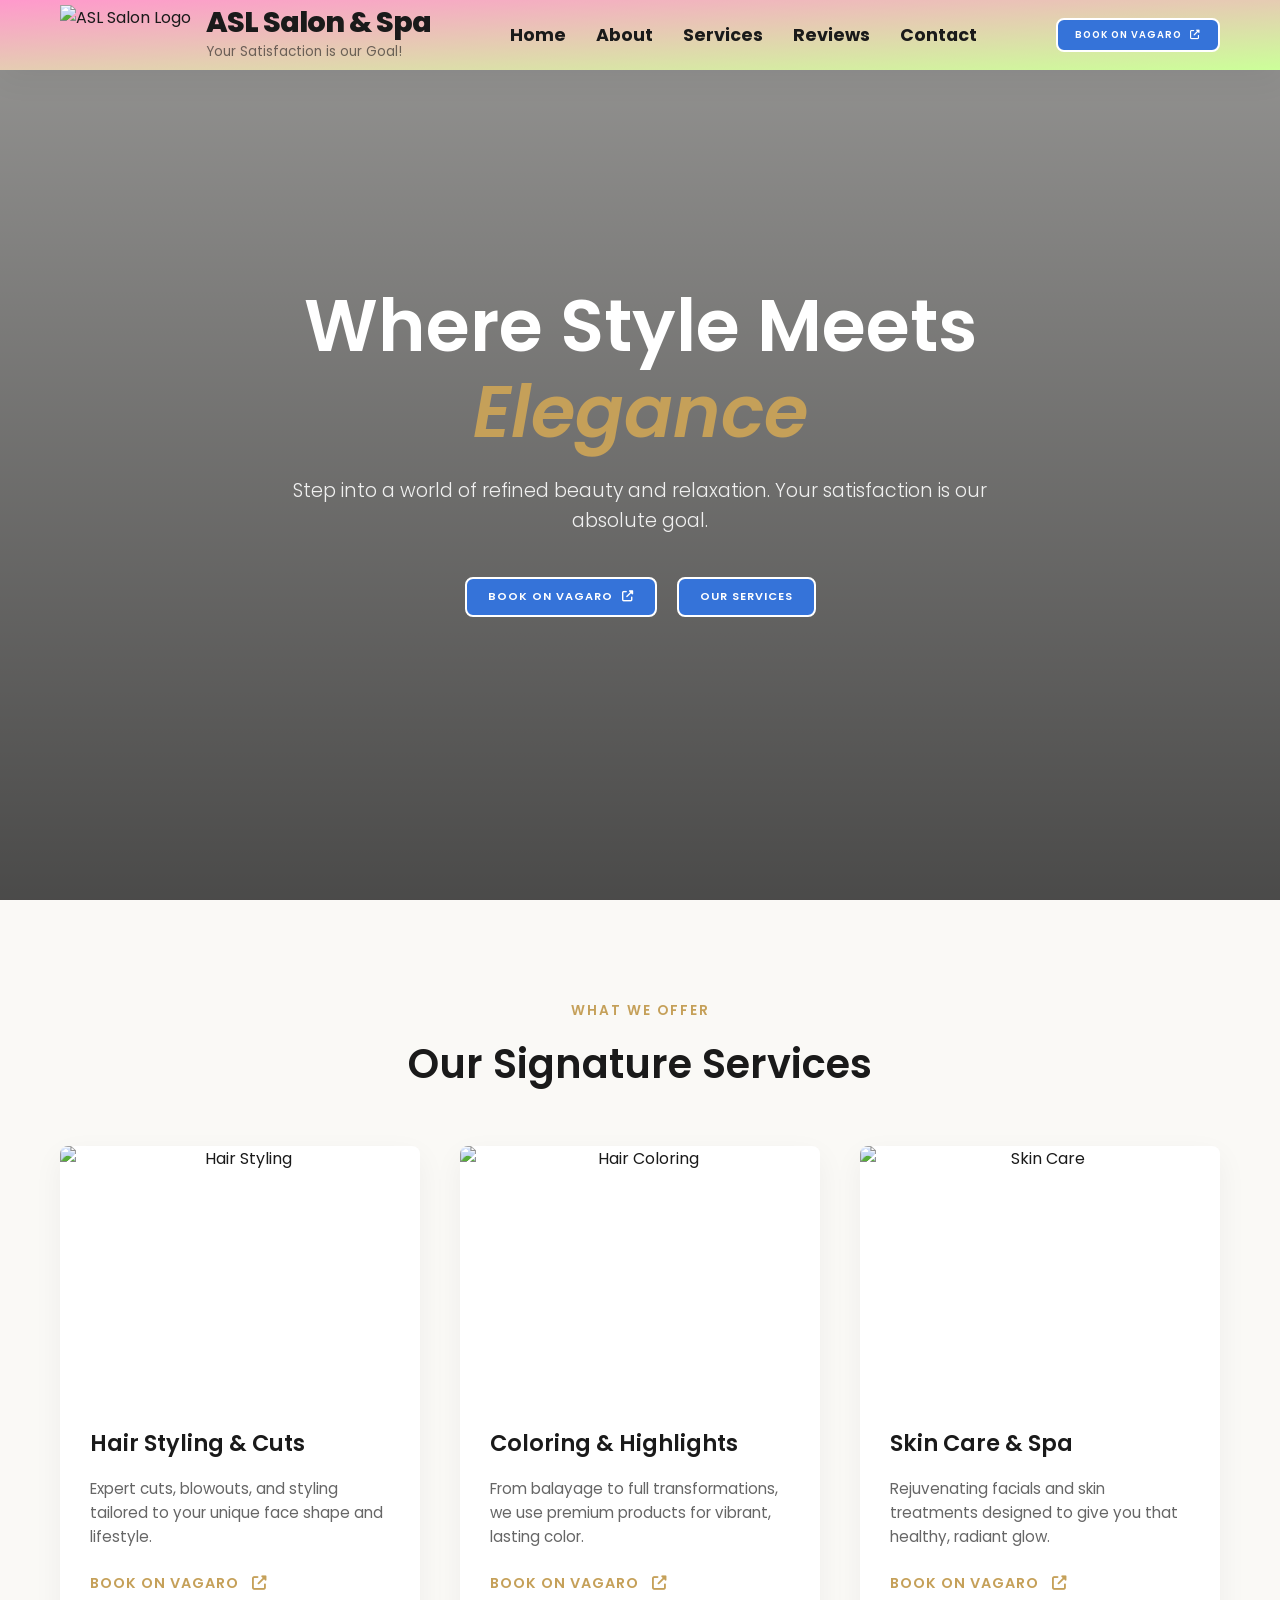
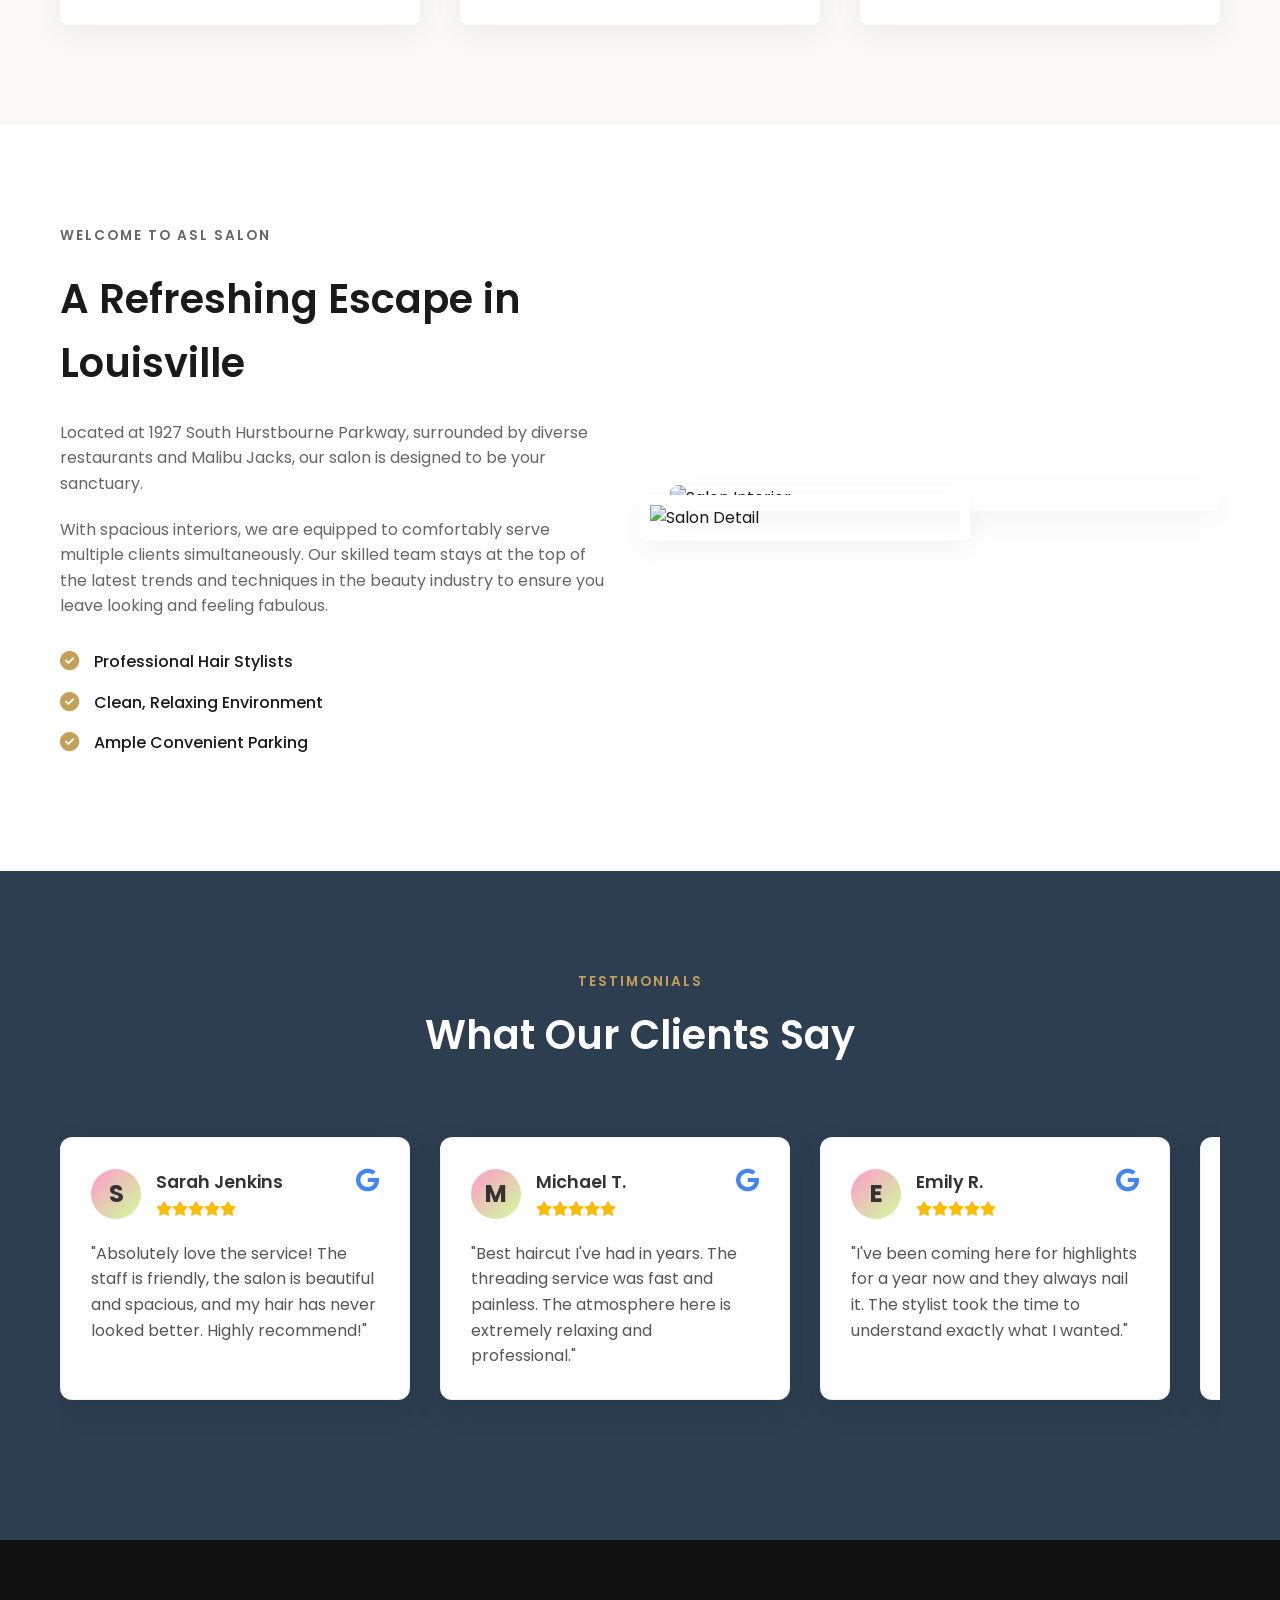
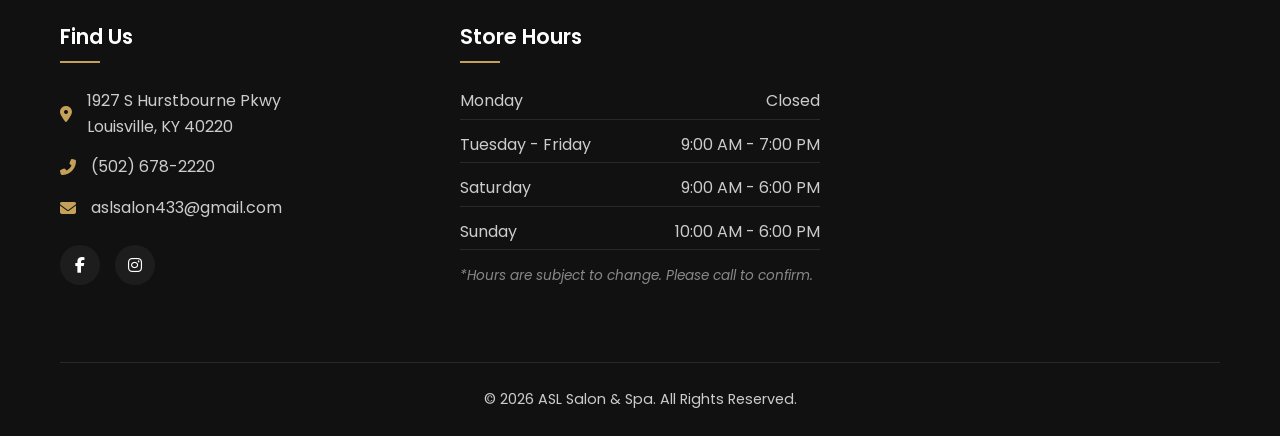
==== index.html @ 56c85f60 "Add files via upload" ====
<!DOCTYPE html>
<html lang="en">
<head>
    <meta charset="UTF-8">
    <meta name="viewport" content="width=device-width, initial-scale=1.0">
    <meta name="description" content="ASL Salon & Spa - Your Satisfaction is our Goal! Premier hair styling, color, and skin care in Louisville, KY.">
    <title>ASL Salon & Spa | Where Style Meets Elegance</title>
    
    <!-- Google Fonts -->
    <link rel="preconnect" href="https://fonts.googleapis.com">
    <link rel="preconnect" href="https://fonts.gstatic.com" crossorigin>
    <link href="https://fonts.googleapis.com/css2?family=Poppins:ital,wght@0,300;0,400;0,500;0,600;0,700;1,400&display=swap" rel="stylesheet">
    
    <!-- Font Awesome for Icons -->
    <link rel="stylesheet" href="https://cdnjs.cloudflare.com/ajax/libs/font-awesome/6.4.0/css/all.min.css">
    
    <!-- Custom CSS -->
    <link rel="stylesheet" href="style.css">
</head>
<body>
    <!-- Navigation -->
    <nav class="navbar" id="navbar">
        <div class="nav-container">
            <div class="brand">
                <img src="assets/logo.PNG" alt="ASL Salon Logo" class="logo-img">
                <div class="logo-text-wrapper">
                    <a href="#" class="logo-text">ASL Salon & Spa</a>
                    <span class="logo-tagline">Your Satisfaction is our Goal!</span>
                </div>
            </div>
            <div class="nav-links">
                <a href="#home">Home</a>
                <a href="about.html">About</a>
                <a href="services.html">Services</a>
                <a href="#testimonials">Reviews</a>
                <a href="contact.html">Contact</a>
            </div>
            <a href="https://www.vagaro.com/aslsalonandspa" class="btn-primary nav-btn" target="_blank" rel="noopener noreferrer">Book on Vagaro <i class="fas fa-external-link-alt" style="margin-left: 5px;"></i></a>
            <button class="mobile-menu-btn"><i class="fas fa-bars"></i></button>
        </div>
    </nav>

    <!-- Hero Section -->
    <section id="home" class="hero">
        <!-- Slideshow Backgrounds -->
        <div class="hero-slideshow">
            <div class="slide slide-1"></div>
            <div class="slide slide-2"></div>
            <div class="slide slide-3"></div>
            <div class="slide slide-4"></div>
        </div>
        <div class="hero-overlay"></div>
        <div class="hero-content reveal">
            <h1>Where Style Meets <span class="highlight">Elegance</span></h1>
            <p>Step into a world of refined beauty and relaxation. Your satisfaction is our absolute goal.</p>
            <div class="hero-buttons">
                <a href="https://www.vagaro.com/aslsalonandspa" class="btn-primary btn-large" target="_blank" rel="noopener noreferrer">Book on Vagaro <i class="fas fa-external-link-alt" style="margin-left: 5px;"></i></a>
                <a href="#services" class="btn-secondary btn-large">Our Services</a>
            </div>
        </div>
    </section>

    <!-- Services Section -->
    <section id="services" class="services section-padding">
        <div class="container text-center">
            <p class="section-subtitle reveal">What We Offer</p>
            <h2 class="section-title reveal">Our Signature Services</h2>
            
            <div class="services-grid">
                <!-- Service 1 -->
                <div class="service-card reveal">
                    <div class="service-img">
                        <img src="https://images.unsplash.com/photo-1562322140-8baeececf3df?ixlib=rb-4.0.3&auto=format&fit=crop&w=800&q=80" alt="Hair Styling">
                    </div>
                    <div class="service-content">
                        <h3>Hair Styling & Cuts</h3>
                        <p>Expert cuts, blowouts, and styling tailored to your unique face shape and lifestyle.</p>
                        <a href="https://www.vagaro.com/aslsalonandspa" class="service-link" target="_blank">Book on Vagaro <i class="fas fa-external-link-alt" style="margin-left: 5px;"></i></a>
                    </div>
                </div>
                
                <!-- Service 2 -->
                <div class="service-card reveal" style="transition-delay: 100ms;">
                    <div class="service-img">
                        <img src="https://images.unsplash.com/photo-1595476108010-b4d1f10d5e43?ixlib=rb-4.0.3&auto=format&fit=crop&w=800&q=80" alt="Hair Coloring">
                    </div>
                    <div class="service-content">
                        <h3>Coloring & Highlights</h3>
                        <p>From balayage to full transformations, we use premium products for vibrant, lasting color.</p>
                        <a href="https://www.vagaro.com/aslsalonandspa" class="service-link" target="_blank">Book on Vagaro <i class="fas fa-external-link-alt" style="margin-left: 5px;"></i></a>
                    </div>
                </div>
                
                <!-- Service 3 -->
                <div class="service-card reveal" style="transition-delay: 200ms;">
                    <div class="service-img">
                        <img src="https://images.unsplash.com/photo-1570172619644-dfd03ed5d881?ixlib=rb-4.0.3&auto=format&fit=crop&w=800&q=80" alt="Skin Care">
                    </div>
                    <div class="service-content">
                        <h3>Skin Care & Spa</h3>
                        <p>Rejuvenating facials and skin treatments designed to give you that healthy, radiant glow.</p>
                        <a href="https://www.vagaro.com/aslsalonandspa" class="service-link" target="_blank">Book on Vagaro <i class="fas fa-external-link-alt" style="margin-left: 5px;"></i></a>
                    </div>
                </div>
            </div>
        </div>
    </section>

    <!-- About Section -->
    <section id="about" class="about section-padding bg-light">
        <div class="container">
            <div class="about-grid">
                <div class="about-text reveal">
                    <p class="section-subtitle">Welcome to ASL Salon</p>
                    <h2 class="section-title">A Refreshing Escape in Louisville</h2>
                    <p>Located at 1927 South Hurstbourne Parkway, surrounded by diverse restaurants and Malibu Jacks, our salon is designed to be your sanctuary.</p>
                    <p>With spacious interiors, we are equipped to comfortably serve multiple clients simultaneously. Our skilled team stays at the top of the latest trends and techniques in the beauty industry to ensure you leave looking and feeling fabulous.</p>
                    <ul class="about-features">
                        <li><i class="fas fa-check-circle"></i> Professional Hair Stylists</li>
                        <li><i class="fas fa-check-circle"></i> Clean, Relaxing Environment</li>
                        <li><i class="fas fa-check-circle"></i> Ample Convenient Parking</li>
                    </ul>
                </div>
                <div class="about-images reveal">
                    <!-- Placeholder images for salon interior -->
                    <img src="https://images.unsplash.com/photo-1527799820374-dcf8d9d4a388?ixlib=rb-4.0.3&auto=format&fit=crop&w=600&q=80" alt="Salon Interior" class="img-main">
                    <img src="https://images.unsplash.com/photo-1580618672591-eb180b1a973f?ixlib=rb-4.0.3&auto=format&fit=crop&w=400&q=80" alt="Salon Detail" class="img-sub">
                </div>
            </div>
        </div>
    </section>

    <!-- Testimonials Section -->
    <section id="testimonials" class="testimonials section-padding">
        <div class="container text-center">
            <p class="section-subtitle reveal">Testimonials</p>
            <h2 class="section-title reveal">What Our Clients Say</h2>
            <div class="reviews-carousel-wrapper reveal">
                <!-- Track 1 -->
                <div class="reviews-carousel-track">
                    <div class="review-card"><div class="review-header"><div class="reviewer-info"><div class="reviewer-avatar">S</div><div class="reviewer-name-container"><h4 class="client-name">Sarah Jenkins</h4><div class="stars"><i class="fas fa-star"></i><i class="fas fa-star"></i><i class="fas fa-star"></i><i class="fas fa-star"></i><i class="fas fa-star"></i></div></div></div><i class="fab fa-google google-icon"></i></div><p class="review-text">"Absolutely love the service! The staff is friendly, the salon is beautiful and spacious, and my hair has never looked better. Highly recommend!"</p></div>
                    <div class="review-card"><div class="review-header"><div class="reviewer-info"><div class="reviewer-avatar">M</div><div class="reviewer-name-container"><h4 class="client-name">Michael T.</h4><div class="stars"><i class="fas fa-star"></i><i class="fas fa-star"></i><i class="fas fa-star"></i><i class="fas fa-star"></i><i class="fas fa-star"></i></div></div></div><i class="fab fa-google google-icon"></i></div><p class="review-text">"Best haircut I've had in years. The threading service was fast and painless. The atmosphere here is extremely relaxing and professional."</p></div>
                    <div class="review-card"><div class="review-header"><div class="reviewer-info"><div class="reviewer-avatar">E</div><div class="reviewer-name-container"><h4 class="client-name">Emily R.</h4><div class="stars"><i class="fas fa-star"></i><i class="fas fa-star"></i><i class="fas fa-star"></i><i class="fas fa-star"></i><i class="fas fa-star"></i></div></div></div><i class="fab fa-google google-icon"></i></div><p class="review-text">"I've been coming here for highlights for a year now and they always nail it. The stylist took the time to understand exactly what I wanted."</p></div>
                    <div class="review-card"><div class="review-header"><div class="reviewer-info"><div class="reviewer-avatar">A</div><div class="reviewer-name-container"><h4 class="client-name">Amanda C.</h4><div class="stars"><i class="fas fa-star"></i><i class="fas fa-star"></i><i class="fas fa-star"></i><i class="fas fa-star"></i><i class="fas fa-star"></i></div></div></div><i class="fab fa-google google-icon"></i></div><p class="review-text">"The rejuvenating facial was incredible. My skin feels so soft and glowing. I will definitely be booking another spa day here soon."</p></div>
                    <div class="review-card"><div class="review-header"><div class="reviewer-info"><div class="reviewer-avatar">J</div><div class="reviewer-name-container"><h4 class="client-name">Jessica L.</h4><div class="stars"><i class="fas fa-star"></i><i class="fas fa-star"></i><i class="fas fa-star"></i><i class="fas fa-star"></i><i class="fas fa-star"></i></div></div></div><i class="fab fa-google google-icon"></i></div><p class="review-text">"I got a full color and blowout for an event and got so many compliments! The team is so talented and the prices are very reasonable."</p></div>
                    <div class="review-card"><div class="review-header"><div class="reviewer-info"><div class="reviewer-avatar">D</div><div class="reviewer-name-container"><h4 class="client-name">David S.</h4><div class="stars"><i class="fas fa-star"></i><i class="fas fa-star"></i><i class="fas fa-star"></i><i class="fas fa-star"></i><i class="fas fa-star"></i></div></div></div><i class="fab fa-google google-icon"></i></div><p class="review-text">"Great place for a men's beard trim and gray blending. Very clean environment and friendly staff. Highly recommended in Louisville."</p></div>
                    <div class="review-card"><div class="review-header"><div class="reviewer-info"><div class="reviewer-avatar">C</div><div class="reviewer-name-container"><h4 class="client-name">Chloe W.</h4><div class="stars"><i class="fas fa-star"></i><i class="fas fa-star"></i><i class="fas fa-star"></i><i class="fas fa-star"></i><i class="fas fa-star"></i></div></div></div><i class="fab fa-google google-icon"></i></div><p class="review-text">"They did my bridal styling and it was flawless. It stayed perfectly in place the entire night. Thank you ASL Salon!"</p></div>
                    <div class="review-card"><div class="review-header"><div class="reviewer-info"><div class="reviewer-avatar">J</div><div class="reviewer-name-container"><h4 class="client-name">Jasmine K.</h4><div class="stars"><i class="fas fa-star"></i><i class="fas fa-star"></i><i class="fas fa-star"></i><i class="fas fa-star"></i><i class="fas fa-star"></i></div></div></div><i class="fab fa-google google-icon"></i></div><p class="review-text">"Eyebrow threading here is top tier. They shape them perfectly every single time without taking too much off. Best in the area."</p></div>
                    <div class="review-card"><div class="review-header"><div class="reviewer-info"><div class="reviewer-avatar">L</div><div class="reviewer-name-container"><h4 class="client-name">Lisa M.</h4><div class="stars"><i class="fas fa-star"></i><i class="fas fa-star"></i><i class="fas fa-star"></i><i class="fas fa-star"></i><i class="fas fa-star"></i></div></div></div><i class="fab fa-google google-icon"></i></div><p class="review-text">"I tried the Olaplex treatment and my damaged hair feels completely revitalized. Such a hidden gem in Louisville!"</p></div>
                    <div class="review-card"><div class="review-header"><div class="reviewer-info"><div class="reviewer-avatar">R</div><div class="reviewer-name-container"><h4 class="client-name">Rachel B.</h4><div class="stars"><i class="fas fa-star"></i><i class="fas fa-star"></i><i class="fas fa-star"></i><i class="fas fa-star"></i><i class="fas fa-star"></i></div></div></div><i class="fab fa-google google-icon"></i></div><p class="review-text">"Such a relaxing escape. From the moment you walk in, you're treated beautifully. The wash and style is my weekly treat!"</p></div>
                    <!-- Duplicate cards for infinite loop -->
                    <div class="review-card"><div class="review-header"><div class="reviewer-info"><div class="reviewer-avatar">S</div><div class="reviewer-name-container"><h4 class="client-name">Sarah Jenkins</h4><div class="stars"><i class="fas fa-star"></i><i class="fas fa-star"></i><i class="fas fa-star"></i><i class="fas fa-star"></i><i class="fas fa-star"></i></div></div></div><i class="fab fa-google google-icon"></i></div><p class="review-text">"Absolutely love the service! The staff is friendly, the salon is beautiful and spacious, and my hair has never looked better. Highly recommend!"</p></div>
                    <div class="review-card"><div class="review-header"><div class="reviewer-info"><div class="reviewer-avatar">M</div><div class="reviewer-name-container"><h4 class="client-name">Michael T.</h4><div class="stars"><i class="fas fa-star"></i><i class="fas fa-star"></i><i class="fas fa-star"></i><i class="fas fa-star"></i><i class="fas fa-star"></i></div></div></div><i class="fab fa-google google-icon"></i></div><p class="review-text">"Best haircut I've had in years. The threading service was fast and painless. The atmosphere here is extremely relaxing and professional."</p></div>
                    <div class="review-card"><div class="review-header"><div class="reviewer-info"><div class="reviewer-avatar">E</div><div class="reviewer-name-container"><h4 class="client-name">Emily R.</h4><div class="stars"><i class="fas fa-star"></i><i class="fas fa-star"></i><i class="fas fa-star"></i><i class="fas fa-star"></i><i class="fas fa-star"></i></div></div></div><i class="fab fa-google google-icon"></i></div><p class="review-text">"I've been coming here for highlights for a year now and they always nail it. The stylist took the time to understand exactly what I wanted."</p></div>
                    <div class="review-card"><div class="review-header"><div class="reviewer-info"><div class="reviewer-avatar">A</div><div class="reviewer-name-container"><h4 class="client-name">Amanda C.</h4><div class="stars"><i class="fas fa-star"></i><i class="fas fa-star"></i><i class="fas fa-star"></i><i class="fas fa-star"></i><i class="fas fa-star"></i></div></div></div><i class="fab fa-google google-icon"></i></div><p class="review-text">"The rejuvenating facial was incredible. My skin feels so soft and glowing. I will definitely be booking another spa day here soon."</p></div>
                    <div class="review-card"><div class="review-header"><div class="reviewer-info"><div class="reviewer-avatar">J</div><div class="reviewer-name-container"><h4 class="client-name">Jessica L.</h4><div class="stars"><i class="fas fa-star"></i><i class="fas fa-star"></i><i class="fas fa-star"></i><i class="fas fa-star"></i><i class="fas fa-star"></i></div></div></div><i class="fab fa-google google-icon"></i></div><p class="review-text">"I got a full color and blowout for an event and got so many compliments! The team is so talented and the prices are very reasonable."</p></div>
                    <div class="review-card"><div class="review-header"><div class="reviewer-info"><div class="reviewer-avatar">D</div><div class="reviewer-name-container"><h4 class="client-name">David S.</h4><div class="stars"><i class="fas fa-star"></i><i class="fas fa-star"></i><i class="fas fa-star"></i><i class="fas fa-star"></i><i class="fas fa-star"></i></div></div></div><i class="fab fa-google google-icon"></i></div><p class="review-text">"Great place for a men's beard trim and gray blending. Very clean environment and friendly staff. Highly recommended in Louisville."</p></div>
                    <div class="review-card"><div class="review-header"><div class="reviewer-info"><div class="reviewer-avatar">C</div><div class="reviewer-name-container"><h4 class="client-name">Chloe W.</h4><div class="stars"><i class="fas fa-star"></i><i class="fas fa-star"></i><i class="fas fa-star"></i><i class="fas fa-star"></i><i class="fas fa-star"></i></div></div></div><i class="fab fa-google google-icon"></i></div><p class="review-text">"They did my bridal styling and it was flawless. It stayed perfectly in place the entire night. Thank you ASL Salon!"</p></div>
                    <div class="review-card"><div class="review-header"><div class="reviewer-info"><div class="reviewer-avatar">J</div><div class="reviewer-name-container"><h4 class="client-name">Jasmine K.</h4><div class="stars"><i class="fas fa-star"></i><i class="fas fa-star"></i><i class="fas fa-star"></i><i class="fas fa-star"></i><i class="fas fa-star"></i></div></div></div><i class="fab fa-google google-icon"></i></div><p class="review-text">"Eyebrow threading here is top tier. They shape them perfectly every single time without taking too much off. Best in the area."</p></div>
                    <div class="review-card"><div class="review-header"><div class="reviewer-info"><div class="reviewer-avatar">L</div><div class="reviewer-name-container"><h4 class="client-name">Lisa M.</h4><div class="stars"><i class="fas fa-star"></i><i class="fas fa-star"></i><i class="fas fa-star"></i><i class="fas fa-star"></i><i class="fas fa-star"></i></div></div></div><i class="fab fa-google google-icon"></i></div><p class="review-text">"I tried the Olaplex treatment and my damaged hair feels completely revitalized. Such a hidden gem in Louisville!"</p></div>
                    <div class="review-card"><div class="review-header"><div class="reviewer-info"><div class="reviewer-avatar">R</div><div class="reviewer-name-container"><h4 class="client-name">Rachel B.</h4><div class="stars"><i class="fas fa-star"></i><i class="fas fa-star"></i><i class="fas fa-star"></i><i class="fas fa-star"></i><i class="fas fa-star"></i></div></div></div><i class="fab fa-google google-icon"></i></div><p class="review-text">"Such a relaxing escape. From the moment you walk in, you're treated beautifully. The wash and style is my weekly treat!"</p></div>
                </div>
            </div>
        </div>
    </section>

    <!-- Contact & Footer -->
    <footer id="contact" class="footer">
        <div class="container">
            <div class="footer-grid">
                <!-- Location -->
                <div class="footer-col reveal">
                    <h3>Find Us</h3>
                    <p><i class="fas fa-map-marker-alt"></i> 1927 S Hurstbourne Pkwy<br>Louisville, KY 40220</p>
                    <p><i class="fas fa-phone-alt"></i> <a href="tel:502-678-2220">(502) 678-2220</a></p>
                    <p><i class="fas fa-envelope"></i> <a href="mailto:aslsalon433@gmail.com">aslsalon433@gmail.com</a></p>
                    <div class="social-links">
                        <a href="#"><i class="fab fa-facebook-f"></i></a>
                        <a href="#"><i class="fab fa-instagram"></i></a>
                    </div>
                </div>

                <!-- Hours -->
                <div class="footer-col reveal" style="transition-delay: 100ms;">
                    <h3>Store Hours</h3>
                    <ul class="hours-list">
                        <li><span>Monday</span> <span>Closed</span></li>
                        <li><span>Tuesday - Friday</span> <span>9:00 AM - 7:00 PM</span></li>
                        <li><span>Saturday</span> <span>9:00 AM - 6:00 PM</span></li>
                        <li><span>Sunday</span> <span>10:00 AM - 6:00 PM</span></li>
                    </ul>
                    <p class="hours-note">*Hours are subject to change. Please call to confirm.</p>
                </div>

                <!-- Map -->
                <div class="footer-col map-col reveal" style="transition-delay: 200ms;">
                    <!-- Embedded Google Map -->
                    <iframe 
                        src="https://www.google.com/maps/embed?pb=!1m18!1m12!1m3!1d3134.618036987747!2d-85.5804369!3d38.2187741!2m3!1f0!2f0!3f0!3m2!1i1024!2i768!4f13.1!3m3!1m2!1s0x8869a23999999999%3A0x8888888888888888!2s1927%20S%20Hurstbourne%20Pkwy%2C%20Louisville%2C%20KY%2040220!5e0!3m2!1sen!2sus!4v1680000000000!5m2!1sen!2sus" 
                        width="100%" 
                        height="200" 
                        style="border:0; border-radius: 8px;" 
                        allowfullscreen="" 
                        loading="lazy" 
                        referrerpolicy="no-referrer-when-downgrade">
                    </iframe>
                </div>
            </div>
            <div class="footer-bottom">
                <p>&copy; 2026 ASL Salon & Spa. All Rights Reserved.</p>
            </div>
        </div>
    </footer>

    <!-- Scripts -->
    <script src="script.js"></script>
</body>
</html>
---- style.css ----
/* CSS Variables for Theme */
:root {
    --primary-color: #c5a059; /* Elegant Gold/Bronze */
    --primary-hover: #b08d4b;
    --secondary-color: #2c3e50;
    --text-color: #1a1a1a; /* Deep Charcoal */
    --text-light: #666666;
    --bg-color: #faf9f6; /* Soft Beige/Cream */
    --bg-white: #ffffff;
    --transition: all 0.3s ease;
    --glass-bg: rgba(255, 255, 255, 0.85);
    --glass-border: rgba(255, 255, 255, 0.2);
    --shadow: 0 10px 30px rgba(0, 0, 0, 0.05);
}

/* Reset & Base Styles */
* {
    margin: 0;
    padding: 0;
    box-sizing: border-box;
}

html {
    scroll-behavior: smooth;
}

body {
    font-family: 'Poppins', sans-serif;
    color: var(--text-color);
    background-color: var(--bg-color);
    line-height: 1.6;
    overflow-x: hidden;
}

h1, h2, h3, h4, h5, h6 {
    font-family: 'Poppins', sans-serif;
    font-weight: 600;
    color: var(--text-color);
}

a {
    text-decoration: none;
    color: inherit;
    transition: var(--transition);
}

ul {
    list-style: none;
}

img {
    max-width: 100%;
    height: auto;
    display: block;
}

.container {
    max-width: 1200px;
    margin: 0 auto;
    padding: 0 20px;
}

.text-center {
    text-align: center;
}

.section-padding {
    padding: 100px 0;
}

.bg-light {
    background-color: var(--bg-white);
}

.highlight {
    color: var(--primary-color);
    font-style: italic;
}

/* Typography Utility */
.section-subtitle {
    text-transform: uppercase;
    letter-spacing: 2px;
    font-size: 0.85rem;
    color: var(--primary-color);
    font-weight: 600;
    margin-bottom: 10px;
}

.section-title {
    font-size: 2.5rem;
    margin-bottom: 50px;
}

/* Buttons */
.btn-primary {
    display: inline-block;
    background-color: rgb(53, 115, 217);
    color: #fff;
    padding: 7px 17px;
    font-size: 0.6rem;
    border-radius: 8px;
    font-weight: 600;
    letter-spacing: 1px;
    transition: var(--transition);
    border: 2px solid #fff;
    text-transform: uppercase;
    white-space: nowrap;
}

.btn-primary:hover {
    background-color: rgb(63, 125, 227);
    transform: translateY(-2px);
    box-shadow: 0 10px 20px rgba(0,0,0,0.1);
}

.btn-primary:active {
    transform: translateY(0);
    box-shadow: none;
}

.btn-secondary {
    display: inline-block;
    background-color: rgb(53, 115, 217);
    color: #fff;
    padding: 7px 17px;
    font-size: 0.6rem;
    border-radius: 8px;
    font-weight: 600;
    letter-spacing: 1px;
    transition: var(--transition);
    border: 2px solid #fff;
    text-transform: uppercase;
    white-space: nowrap;
}

.btn-secondary:hover {
    background-color: rgb(63, 125, 227);
    transform: translateY(-2px);
    box-shadow: 0 10px 20px rgba(0,0,0,0.1);
}

.btn-secondary:active {
    transform: translateY(0);
    box-shadow: none;
}

.btn-large {
    padding: 9px 21px;
    font-size: 0.7rem;
}

/* Navigation - Glassmorphism */
.navbar {
    position: fixed;
    top: 0;
    left: 0;
    width: 100%;
    z-index: 1000;
    transition: var(--transition);
    padding: 5px 0;
    background: linear-gradient(to top left, #ccff99 0%, #ff99cc 100%);
    box-shadow: var(--shadow);
}

.navbar.scrolled {
    padding: 5px 0;
}

.nav-container {
    max-width: 1200px;
    margin: 0 auto;
    padding: 0 20px;
    display: flex;
    justify-content: space-between;
    align-items: center;
}

.brand {
    display: flex;
    align-items: center;
    gap: 15px;
}

.logo-img {
    height: 60px; 
    width: auto;
}

.logo-text-wrapper {
    display: flex;
    flex-direction: column;
}

.logo-text {
    font-family: 'Poppins', sans-serif;
    font-size: 1.8rem;
    font-weight: 800; /* Heavy Bold */
    color: var(--text-color);
    letter-spacing: -1px;
    white-space: nowrap;
    line-height: 1.1;
}

.logo-tagline {
    font-size: 0.85rem;
    font-weight: 400;
    color: var(--text-color);
    opacity: 0.6;
    margin-top: 2px;
    white-space: nowrap;
}

.nav-links {
    display: flex;
    gap: 30px;
}

.nav-links a {
    font-size: 1.1rem;
    font-weight: 700;
    color: var(--text-color);
    position: relative;
    display: inline-block;
    transition: all 0.3s cubic-bezier(0.175, 0.885, 0.32, 1.275);
}

.nav-links a:hover {
    color: #fff;
    transform: scale(1.15);
}

.navbar.scrolled .nav-links a {
    color: var(--text-color);
}

.nav-links a::after {
    content: '';
    position: absolute;
    bottom: -5px;
    left: 0;
    width: 0;
    height: 2px;
    background-color: var(--primary-color);
    transition: var(--transition);
}

.nav-links a:hover::after {
    width: 100%;
}

.mobile-menu-btn {
    display: none;
    background: none;
    border: none;
    font-size: 1.5rem;
    color: var(--text-color);
    cursor: pointer;
}

.navbar.scrolled .mobile-menu-btn {
    color: var(--text-color);
}

/* Hero Section */
.hero {
    position: relative;
    height: 100vh;
    min-height: 600px;
    display: flex;
    align-items: center;
    justify-content: center;
    text-align: center;
    overflow: hidden;
}
.hero-slideshow {
    position: absolute;
    top: 0; left: 0; right: 0; bottom: 0;
    z-index: 1;
    overflow: hidden;
}

.slide {
    position: absolute;
    top: -5%; left: -5%; right: -5%; bottom: -5%;
    background-size: cover;
    background-position: center;
    filter: blur(2px); /* Much less blur so services are distinguishable */
    opacity: 0;
    animation: fadeSlide 12s infinite ease-in-out;
}

.slide-1 {
    /* Men's Haircut */
    background-image: url('assets/mens_haircut.png');
    animation-delay: 0s;
}

.slide-2 {
    /* Woman Coloring / Highlights */
    background-image: url('assets/woman_highlights.png');
    animation-delay: 3s;
}

.slide-3 {
    /* Man Threading / Grooming */
    background-image: url('assets/man_threading.png');
    animation-delay: 6s;
}

.slide-4 {
    /* Woman Facial */
    background-image: url('assets/woman_facial.png');
    animation-delay: 9s;
}

@keyframes fadeSlide {
    0%   { opacity: 0; transform: scale(1) translateX(0px); }
    5%   { opacity: 1; transform: scale(1.01) translateX(-5px); }
    20%  { opacity: 1; transform: scale(1.04) translateX(-15px); }
    25%  { opacity: 0; transform: scale(1.05) translateX(-25px); }
    100% { opacity: 0; transform: scale(1) translateX(0px); }
}
.hero-overlay {
    position: absolute;
    top: 0;
    left: 0;
    width: 100%;
    height: 100%;
    background: linear-gradient(rgba(0,0,0,0.4), rgba(0,0,0,0.7));
    z-index: 2;
}

.hero-content {
    position: relative;
    z-index: 3;
    max-width: 800px;
    padding: 0 20px;
}

.hero h1 {
    color: #fff;
    font-size: 4.5rem;
    line-height: 1.2;
    margin-bottom: 20px;
}

.hero p {
    color: #f0f0f0;
    font-size: 1.2rem;
    margin-bottom: 40px;
    font-weight: 300;
}

.hero-buttons {
    display: flex;
    gap: 20px;
    justify-content: center;
}

/* Services Section */
.services-grid {
    display: grid;
    grid-template-columns: repeat(auto-fit, minmax(300px, 1fr));
    gap: 40px;
}

.service-card {
    background: var(--bg-white);
    border-radius: 8px;
    overflow: hidden;
    box-shadow: var(--shadow);
    transition: var(--transition);
}

.service-card:hover {
    transform: translateY(-10px);
    box-shadow: 0 20px 40px rgba(0,0,0,0.1);
}

.service-img {
    height: 250px;
    overflow: hidden;
}

.service-img img {
    width: 100%;
    height: 100%;
    object-fit: cover;
    transition: transform 0.5s ease;
}

.service-card:hover .service-img img {
    transform: scale(1.1);
}

.service-content {
    padding: 30px;
    text-align: left;
}

.service-content h3 {
    font-size: 1.4rem;
    margin-bottom: 15px;
}

.service-content p {
    color: var(--text-light);
    margin-bottom: 20px;
    font-size: 0.95rem;
}

.service-link {
    color: var(--primary-color);
    font-weight: 600;
    font-size: 0.9rem;
    text-transform: uppercase;
    letter-spacing: 1px;
    display: inline-flex;
    align-items: center;
    gap: 8px;
}

.service-link:hover {
    color: var(--text-color);
}

/* About Section */
.about-grid {
    display: grid;
    grid-template-columns: 1fr 1fr;
    gap: 60px;
    align-items: center;
}

.about-text h2 {
    margin-bottom: 25px;
}

.about-text p {
    color: var(--text-light);
    margin-bottom: 20px;
}

.about-features {
    margin-top: 30px;
}

.about-features li {
    margin-bottom: 15px;
    display: flex;
    align-items: center;
    gap: 15px;
    font-weight: 500;
}

.about-features i {
    color: var(--primary-color);
    font-size: 1.2rem;
}

.about-images {
    position: relative;
}

.img-main {
    border-radius: 8px;
    box-shadow: var(--shadow);
}

.img-sub {
    position: absolute;
    bottom: -30px;
    left: -30px;
    border: 10px solid var(--bg-white);
    border-radius: 8px;
    box-shadow: var(--shadow);
    width: 60%;
}

/* Testimonials */
.testimonials {
    background-color: var(--secondary-color);
    color: #fff;
}

.testimonials .section-title, .testimonials .section-subtitle {
    color: #fff;
}

.testimonials .section-subtitle {
    color: var(--primary-color);
}

.reviews-carousel-wrapper {
    overflow: hidden;
    width: 100%;
    padding: 20px 0 40px 0;
    margin-top: 40px;
}

.reviews-carousel-track {
    display: flex;
    width: max-content;
    gap: 30px;
    padding-right: 30px;
    animation: marquee-scroll 45s linear infinite;
}

.reviews-carousel-track:hover {
    animation-play-state: paused;
}

@keyframes marquee-scroll {
    0% { transform: translateX(0); }
    100% { transform: translateX(-50%); }
}

.review-card {
    width: 350px;
    flex-shrink: 0;
    white-space: normal;
    background: #fff;
    border-radius: 12px;
    padding: 30px;
    text-align: left;
    box-shadow: 0 10px 30px rgba(0,0,0,0.1);
    border: 1px solid rgba(0,0,0,0.05);
}

.review-header {
    display: flex;
    justify-content: space-between;
    align-items: flex-start;
    margin-bottom: 20px;
}

.reviewer-info {
    display: flex;
    align-items: center;
    gap: 15px;
}

.reviewer-avatar {
    width: 50px;
    height: 50px;
    border-radius: 50%;
    background: linear-gradient(to top left, #ccff99 0%, #ff99cc 100%);
    color: #333;
    display: flex;
    align-items: center;
    justify-content: center;
    font-size: 1.5rem;
    font-weight: 700;
}

.client-name {
    margin: 0;
    font-size: 1.1rem;
    font-weight: 600;
    color: #333;
}

.stars {
    color: #fbbc04; /* Google yellow */
    font-size: 0.9rem;
    margin-top: 2px;
}

.google-icon {
    font-size: 1.5rem;
    color: #4285F4;
}

.review-text {
    font-family: 'Poppins', sans-serif;
    font-size: 1rem;
    color: #555;
    line-height: 1.6;
    font-style: normal;
}

/* Footer */
.footer {
    background-color: #111;
    color: #ccc;
    padding: 80px 0 0 0;
}

.footer-grid {
    display: grid;
    grid-template-columns: repeat(auto-fit, minmax(250px, 1fr));
    gap: 40px;
    margin-bottom: 60px;
}

.footer-col h3 {
    color: #fff;
    font-size: 1.3rem;
    margin-bottom: 25px;
    position: relative;
    padding-bottom: 10px;
}

.footer-col h3::after {
    content: '';
    position: absolute;
    bottom: 0;
    left: 0;
    width: 40px;
    height: 2px;
    background-color: var(--primary-color);
}

.footer-col p {
    margin-bottom: 15px;
    display: flex;
    align-items: center;
    gap: 15px;
}

.footer-col p i {
    color: var(--primary-color);
}

.social-links {
    display: flex;
    gap: 15px;
    margin-top: 25px;
}

.social-links a {
    display: inline-flex;
    align-items: center;
    justify-content: center;
    width: 40px;
    height: 40px;
    background-color: rgba(255,255,255,0.05);
    border-radius: 50%;
    color: #fff;
}

.social-links a:hover {
    background-color: var(--primary-color);
}

.hours-list li {
    display: flex;
    justify-content: space-between;
    margin-bottom: 12px;
    border-bottom: 1px solid rgba(255,255,255,0.1);
    padding-bottom: 5px;
}

.hours-note {
    font-size: 0.85rem;
    font-style: italic;
    color: #888;
    margin-top: 15px;
}

.footer-bottom {
    text-align: center;
    padding: 25px 0;
    border-top: 1px solid rgba(255,255,255,0.1);
    font-size: 0.9rem;
}

/* Animations */
.reveal {
    opacity: 0;
    transform: translateY(30px);
    transition: all 0.8s ease;
}

.reveal.active {
    opacity: 1;
    transform: translateY(0);
}

/* Responsive */
@media (max-width: 992px) {
    .about-grid {
        grid-template-columns: 1fr;
        gap: 40px;
    }
    
    .img-sub {
        width: 50%;
    }

    .hero h1 {
        font-size: 3.5rem;
    }
}

@media (max-width: 768px) {
    .nav-links {
        display: none; 
        flex-direction: column;
        position: absolute;
        top: 100%;
        left: 0;
        width: 100%;
        background: linear-gradient(to top left, #ccff99 0%, #ff99cc 100%);
        padding: 20px 0;
        text-align: center;
        box-shadow: 0 10px 20px rgba(0,0,0,0.1);
    }
    
    .nav-links.active {
        display: flex;
    }
    
    .mobile-menu-btn {
        display: block;
    }

    .nav-btn {
        display: none;
    }

    .hero h1 {
        font-size: 2.8rem;
    }

    .hero-buttons {
        flex-direction: column;
        align-items: center;
        gap: 15px;
    }

    .section-title {
        font-size: 2rem;
    }

    .footer-grid {
        grid-template-columns: 1fr;
    }

    .section-padding {
        padding: 50px 0;
    }
}

/* Pricing Section */
.services-hero {
    background: linear-gradient(rgba(0,0,0,0.6), rgba(0,0,0,0.6)), url('assets/woman_facial.png');
    background-size: cover;
    background-position: center;
    padding: 180px 0 100px 0;
    color: #fff;
    position: relative;
}

.pricing-grid {
    display: grid;
    grid-template-columns: 1fr 1fr;
    gap: 60px;
    margin-top: 40px;
}

.pricing-category {
    background: #fff;
    border-radius: 16px;
    padding: 35px 30px;
    box-shadow: 0 15px 35px rgba(0,0,0,0.06);
    transition: transform 0.3s ease, box-shadow 0.3s ease;
    border-top: 5px solid var(--primary-color);
}

.pricing-category:hover {
    transform: translateY(-8px);
    box-shadow: 0 25px 50px rgba(0,0,0,0.1);
}

.category-header {
    display: flex;
    align-items: center;
    gap: 15px;
    margin-bottom: 30px;
    padding-bottom: 20px;
    border-bottom: 1px solid rgba(0, 0, 0, 0.08);
}

.category-header i {
    font-size: 1.5rem;
    color: #fff;
    background: linear-gradient(135deg, var(--primary-color), var(--primary-hover));
    width: 50px;
    height: 50px;
    display: flex;
    align-items: center;
    justify-content: center;
    border-radius: 50%;
    box-shadow: 0 5px 15px rgba(197, 160, 89, 0.3);
}

.category-header h2 {
    font-size: 1.8rem;
    margin: 0;
    color: var(--secondary-color);
    letter-spacing: -0.5px;
}

.pricing-item {
    display: flex;
    align-items: center;
    margin-bottom: 16px;
    padding: 4px 0;
    transition: opacity 0.2s ease;
}

.pricing-item:hover {
    opacity: 0.8;
}

.pricing-name {
    font-weight: 500;
    color: #333;
    font-size: 1.05rem;
}

.pricing-dots {
    flex-grow: 1;
    border-bottom: 2px dotted rgba(0, 0, 0, 0.15);
    margin: 0 15px;
    position: relative;
    top: -5px;
}

.pricing-price {
    font-weight: 700;
    color: var(--secondary-color);
    font-size: 1.1rem;
    background: #f8f9fa;
    padding: 4px 12px;
    border-radius: 20px;
    border: 1px solid rgba(0,0,0,0.05);
}

@media (max-width: 992px) {
    .pricing-grid {
        grid-template-columns: 1fr;
    }
}

/* About Page & Transformations */
.about-hero {
    background: linear-gradient(rgba(0,0,0,0.6), rgba(0,0,0,0.6)), url('https://images.unsplash.com/photo-1521590832167-7bfc17484d20?ixlib=rb-4.0.3&auto=format&fit=crop&w=1920&q=80');
    background-size: cover;
    background-position: center;
    padding: 180px 0 100px 0;
    color: #fff;
    position: relative;
}

.our-story p {
    font-size: 1.1rem;
    line-height: 1.8;
    margin-bottom: 20px;
    color: var(--text-color);
}

.transformations-grid {
    display: grid;
    grid-template-columns: 1fr 1fr;
    gap: 40px;
    margin-top: 40px;
}

.transformation-card {
    background: #fff;
    border-radius: 12px;
    padding: 20px;
    box-shadow: 0 10px 30px rgba(0,0,0,0.05);
    text-align: left;
}

.transformation-card h3 {
    margin-bottom: 20px;
    font-size: 1.4rem;
    color: var(--text-color);
}

/* Before & After Slider */
.ba-slider {
    position: relative;
    width: 100%;
    overflow: hidden;
    border-radius: 8px;
    aspect-ratio: 4/3;
    user-select: none;
}

.ba-slider img {
    width: 100%;
    height: 100%;
    object-fit: cover;
    display: block;
}

.ba-slider .resize {
    position: absolute;
    top: 0;
    left: 0;
    height: 100%;
    width: 50%;
    overflow: hidden;
}

.ba-slider .resize img {
    position: absolute;
    top: 0;
    left: 0;
    height: 100%;
    /* width is set via JS to match parent container width */
    max-width: none;
}

.ba-slider .handle {
    position: absolute;
    left: 50%;
    top: 0;
    bottom: 0;
    width: 4px;
    background-color: #fff;
    cursor: ew-resize;
    transform: translateX(-50%);
    box-shadow: 0 0 10px rgba(0,0,0,0.5);
    z-index: 10;
}

.ba-slider .handle::after {
    content: '< >';
    position: absolute;
    top: 50%;
    left: 50%;
    transform: translate(-50%, -50%);
    width: 40px;
    height: 40px;
    background-color: var(--primary-color);
    color: #333;
    border-radius: 50%;
    display: flex;
    align-items: center;
    justify-content: center;
    font-weight: bold;
    font-size: 14px;
    box-shadow: 0 2px 6px rgba(0,0,0,0.3);
}

.ba-label {
    position: absolute;
    bottom: 20px;
    background: rgba(0,0,0,0.7);
    color: #fff;
    padding: 5px 15px;
    border-radius: 20px;
    font-size: 0.9rem;
    font-weight: 500;
    z-index: 5;
    pointer-events: none;
}

.before-label {
    left: 20px;
}

.after-label {
    right: 20px;
}

@media (max-width: 992px) {
    .transformations-grid {
        grid-template-columns: 1fr;
    }
}

/* Custom Pricing Card Colors */
.card-treatment {
    background-color: #47e1b5 !important;
    border-top: none !important;
}
.card-treatment .category-header h2,
.card-treatment .pricing-name,
.card-treatment .pricing-price {
    color: #111 !important;
}
.card-treatment .pricing-dots {
    border-bottom: 2px dotted rgba(0, 0, 0, 0.3) !important;
}
.card-treatment .pricing-price {
    background: rgba(255, 255, 255, 0.5) !important;
    border: 1px solid rgba(255, 255, 255, 0.6) !important;
}
.card-treatment .category-header {
    border-bottom: 1px solid rgba(0, 0, 0, 0.15) !important;
}

.card-waxing {
    background: linear-gradient(to bottom, #ccccff 0%, #ff99ff 100%) !important;
    border-top: none !important;
}
.card-waxing .category-header h2,
.card-waxing .pricing-name,
.card-waxing .pricing-price {
    color: #111 !important;
}
.card-waxing .pricing-dots {
    border-bottom: 2px dotted rgba(0, 0, 0, 0.3) !important;
}
.card-waxing .pricing-price {
    background: rgba(255, 255, 255, 0.5) !important;
    border: 1px solid rgba(255, 255, 255, 0.6) !important;
}
.card-waxing .category-header {
    border-bottom: 1px solid rgba(0, 0, 0, 0.15) !important;
}

.card-womens {
    background: linear-gradient(to bottom, #003399 0%, #ff00ff 100%) !important;
    border-top: none !important;
}
.card-womens .category-header h2,
.card-womens .pricing-name,
.card-womens .pricing-price {
    color: #fff !important;
}
.card-womens .pricing-dots {
    border-bottom: 2px dotted rgba(255, 255, 255, 0.4) !important;
}
.card-womens .pricing-price {
    background: rgba(0, 0, 0, 0.2) !important;
    border: 1px solid rgba(0, 0, 0, 0.3) !important;
}
.card-womens .category-header {
    border-bottom: 1px solid rgba(255, 255, 255, 0.2) !important;
}

.card-mens {
    background-color: #1d2322 !important;
    border-top: none !important;
}
.card-mens .category-header h2,
.card-mens .pricing-name,
.card-mens .pricing-price {
    color: #fff !important;
}
.card-mens .pricing-dots {
    border-bottom: 2px dotted rgba(255, 255, 255, 0.4) !important;
}
.card-mens .pricing-price {
    background: rgba(255, 255, 255, 0.1) !important;
    border: 1px solid rgba(255, 255, 255, 0.15) !important;
}
.card-mens .category-header {
    border-bottom: 1px solid rgba(255, 255, 255, 0.2) !important;
}

/* Contact Page */
.contact-hero {
    background: linear-gradient(rgba(0,0,0,0.6), rgba(0,0,0,0.6)), url('https://images.unsplash.com/photo-1562322140-8baeececf3df?ixlib=rb-4.0.3&auto=format&fit=crop&w=1920&q=80');
    background-size: cover;
    background-position: center;
    padding: 180px 0 100px 0;
    color: #fff;
    position: relative;
}

.contact-grid {
    display: grid;
    grid-template-columns: 1fr 1.5fr;
    gap: 50px;
}

.contact-info-panel {
    background: #fff;
    padding: 40px;
    border-radius: 16px;
    box-shadow: 0 15px 35px rgba(0,0,0,0.06);
}

.contact-info-panel h2 {
    font-size: 2rem;
    margin-bottom: 15px;
    color: var(--secondary-color);
}

.contact-intro {
    color: var(--text-light);
    margin-bottom: 30px;
    font-size: 1.05rem;
}

.info-item {
    display: flex;
    align-items: flex-start;
    gap: 20px;
    margin-bottom: 25px;
}

.info-item i {
    font-size: 1.5rem;
    color: var(--primary-color);
    background: rgba(197, 160, 89, 0.1);
    width: 50px;
    height: 50px;
    display: flex;
    align-items: center;
    justify-content: center;
    border-radius: 50%;
    flex-shrink: 0;
}

.info-item h3 {
    margin-bottom: 5px;
    font-size: 1.1rem;
}

.info-item p {
    color: var(--text-light);
    margin: 0;
}

.store-hours-box {
    margin-top: 40px;
    padding-top: 30px;
    border-top: 1px solid rgba(0,0,0,0.1);
}

.store-hours-box h3 {
    margin-bottom: 20px;
    display: flex;
    align-items: center;
    gap: 10px;
    color: var(--secondary-color);
}

.hours-list-detailed li {
    display: flex;
    justify-content: space-between;
    margin-bottom: 10px;
    padding-bottom: 10px;
    border-bottom: 1px dashed rgba(0,0,0,0.05);
}

.hours-list-detailed li:last-child {
    border-bottom: none;
    margin-bottom: 0;
    padding-bottom: 0;
}

.hours-list-detailed .closed {
    color: #e74c3c;
    font-weight: 600;
}

.contact-form-container {
    background: #fff;
    padding: 40px;
    border-radius: 16px;
    box-shadow: 0 15px 35px rgba(0,0,0,0.06);
    border-top: 5px solid var(--primary-color);
}

.contact-form-container h2 {
    font-size: 2rem;
    margin-bottom: 30px;
    color: var(--secondary-color);
}

.contact-form .form-group {
    margin-bottom: 20px;
}

.contact-form label {
    display: block;
    margin-bottom: 8px;
    font-weight: 500;
    color: #333;
}

.contact-form input,
.contact-form select,
.contact-form textarea {
    width: 100%;
    padding: 15px;
    border: 1px solid #ddd;
    border-radius: 8px;
    font-family: 'Poppins', sans-serif;
    font-size: 1rem;
    transition: var(--transition);
    background: #fdfdfd;
}

.contact-form input:focus,
.contact-form select:focus,
.contact-form textarea:focus {
    outline: none;
    border-color: var(--primary-color);
    box-shadow: 0 0 0 3px rgba(197, 160, 89, 0.2);
}

.contact-form textarea {
    resize: vertical;
}

.submit-btn {
    width: 100%;
    font-size: 1.1rem;
    padding: 15px;
    margin-top: 10px;
}

@media (max-width: 992px) {
    .contact-grid {
        grid-template-columns: 1fr;
    }
}
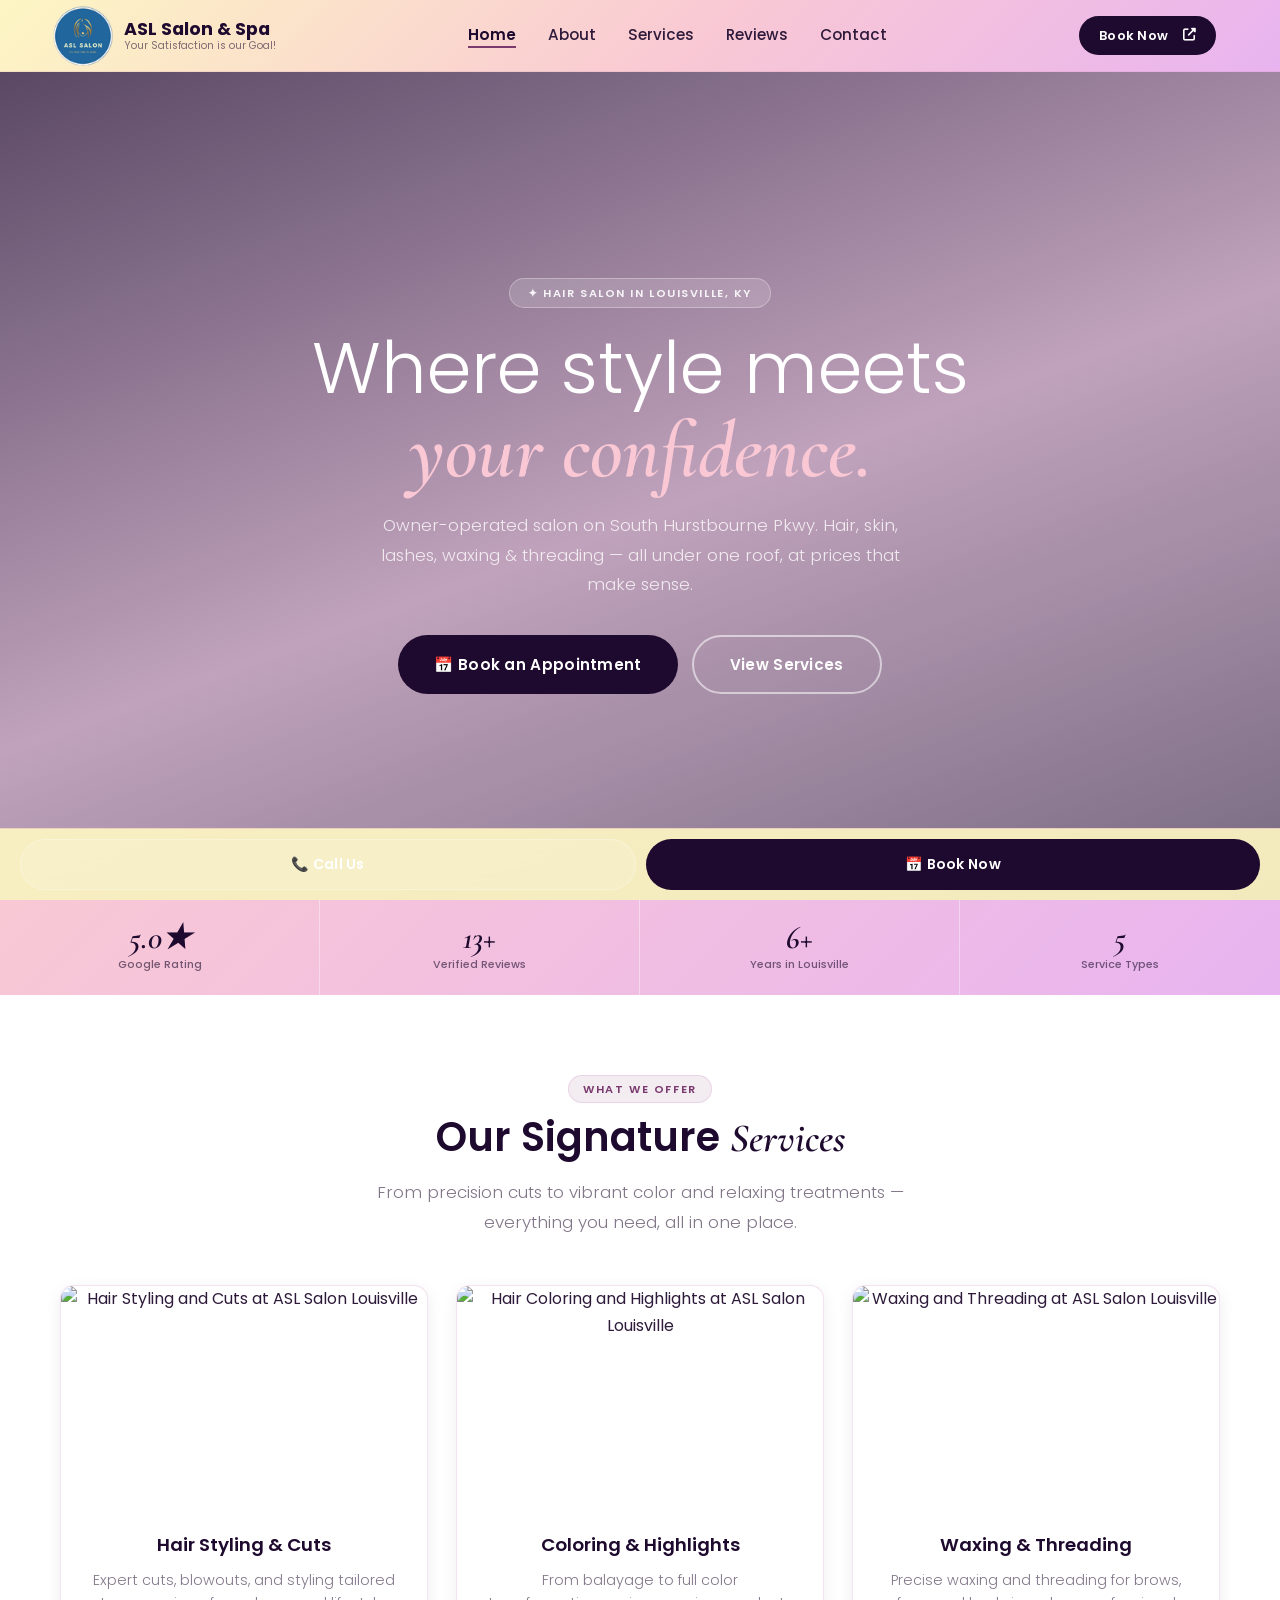
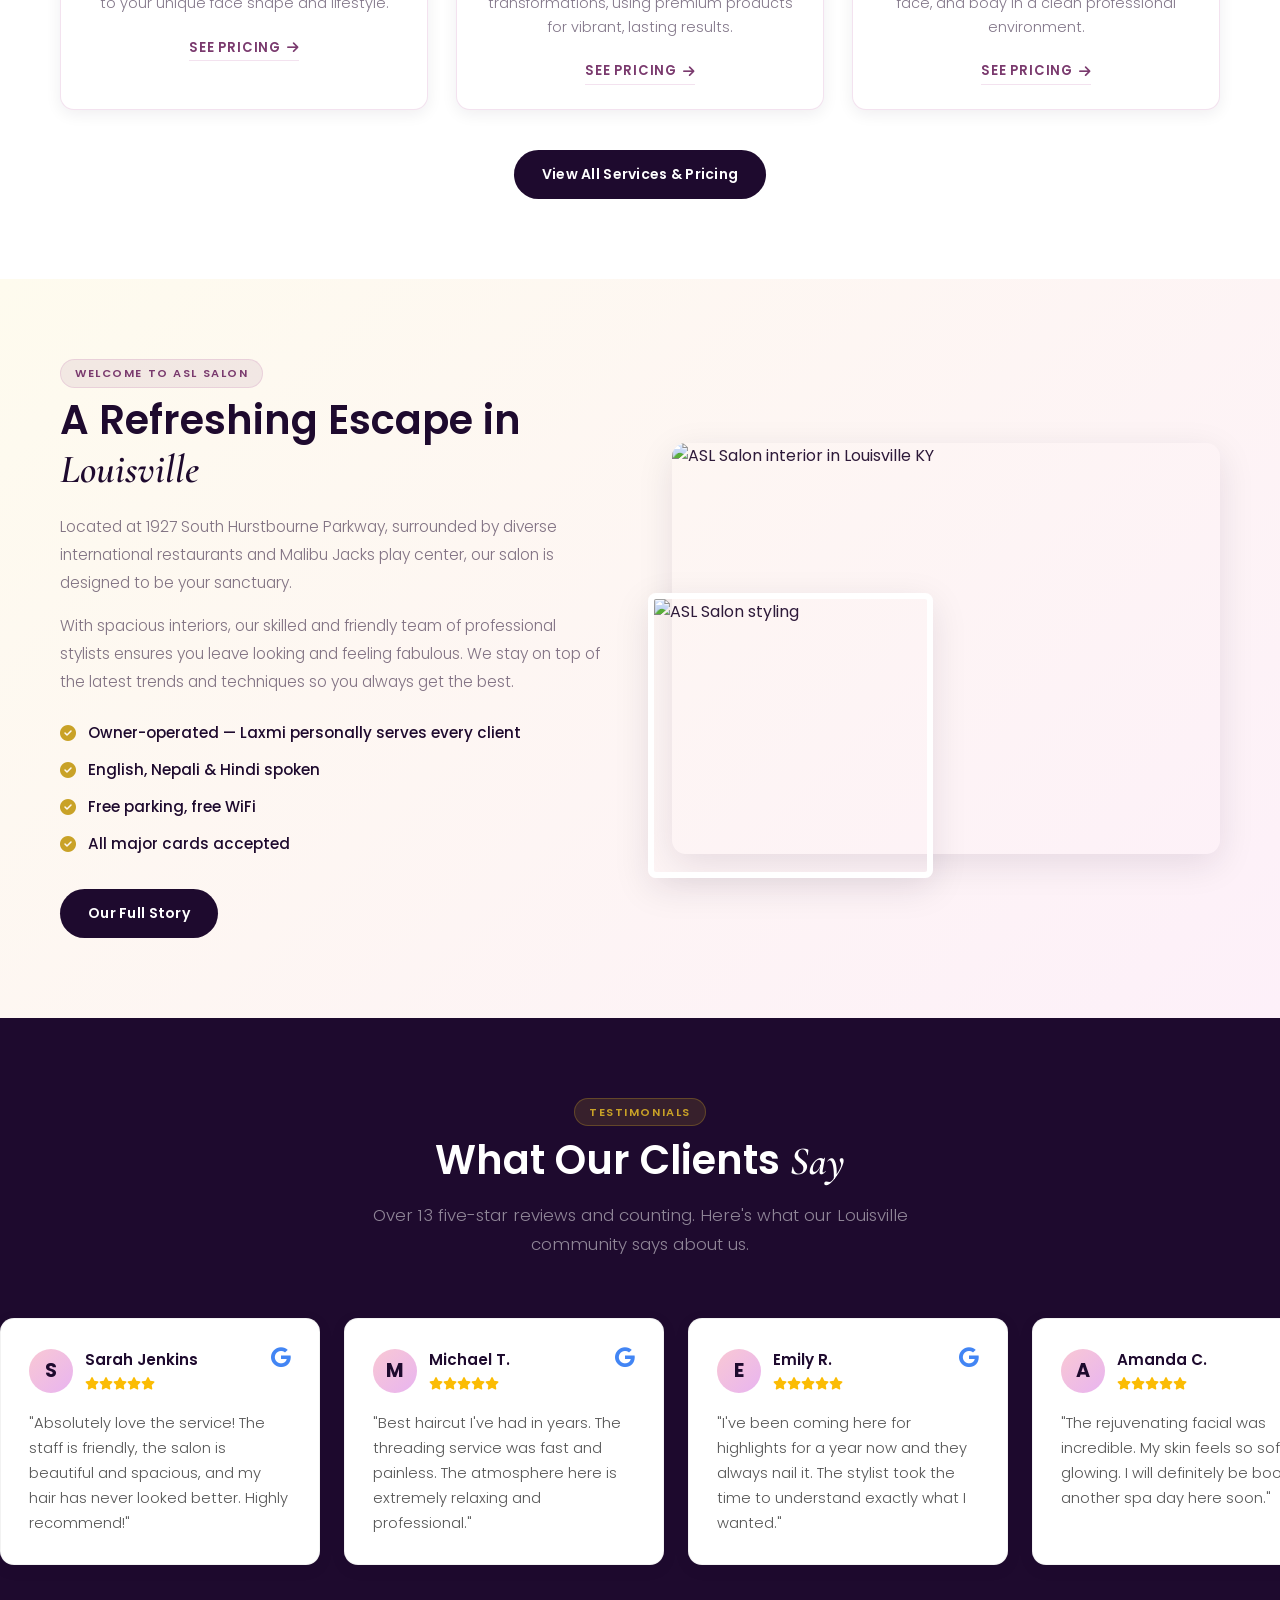
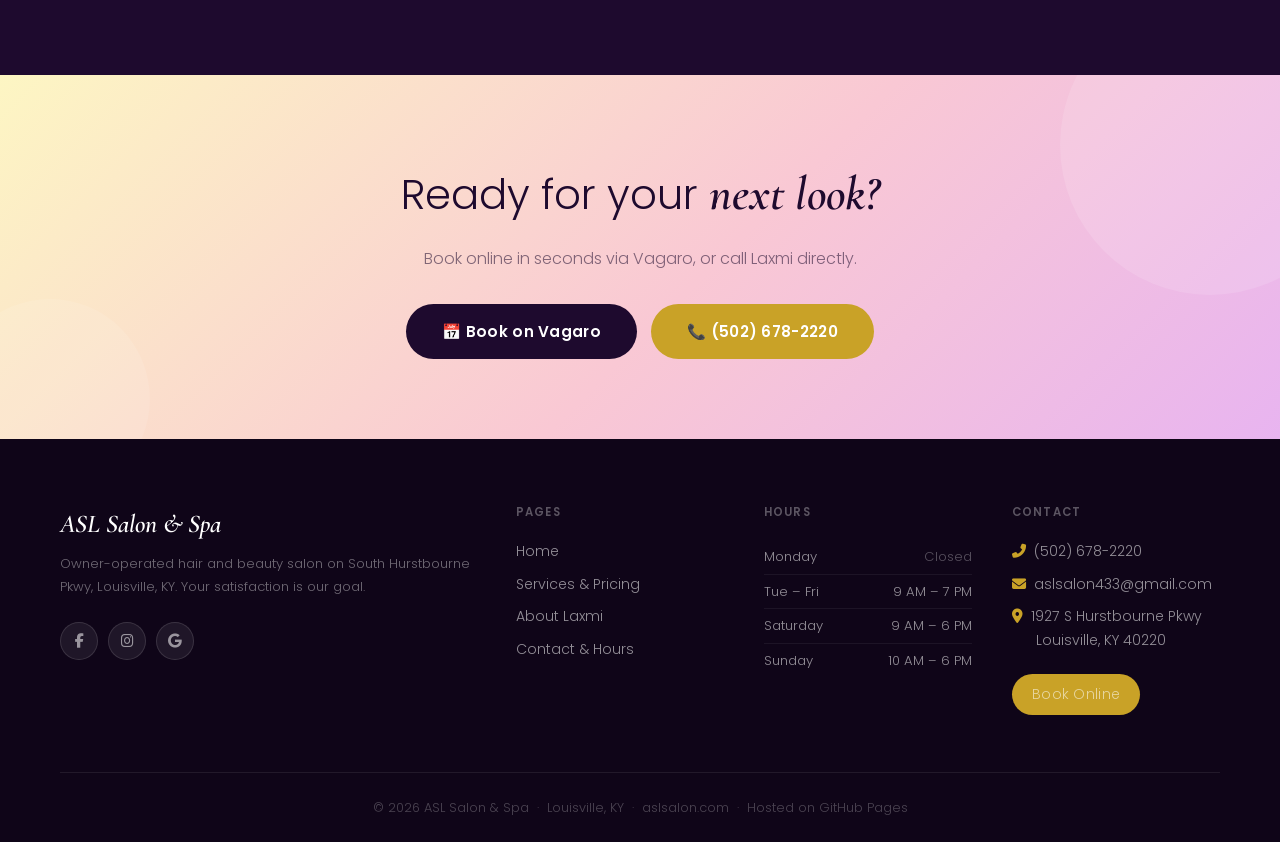
==== commit f28ebc27: "Add files via upload" ====
--- a/index.html
+++ b/index.html
@@ -1,218 +1,275 @@
 <!DOCTYPE html>
 <html lang="en">
 <head>
-    <meta charset="UTF-8">
-    <meta name="viewport" content="width=device-width, initial-scale=1.0">
-    <meta name="description" content="ASL Salon & Spa - Your Satisfaction is our Goal! Premier hair styling, color, and skin care in Louisville, KY.">
-    <title>ASL Salon & Spa | Where Style Meets Elegance</title>
-    
-    <!-- Google Fonts -->
-    <link rel="preconnect" href="https://fonts.googleapis.com">
-    <link rel="preconnect" href="https://fonts.gstatic.com" crossorigin>
-    <link href="https://fonts.googleapis.com/css2?family=Poppins:ital,wght@0,300;0,400;0,500;0,600;0,700;1,400&display=swap" rel="stylesheet">
-    
-    <!-- Font Awesome for Icons -->
-    <link rel="stylesheet" href="https://cdnjs.cloudflare.com/ajax/libs/font-awesome/6.4.0/css/all.min.css">
-    
-    <!-- Custom CSS -->
-    <link rel="stylesheet" href="style.css">
+  <meta charset="UTF-8">
+  <meta name="viewport" content="width=device-width, initial-scale=1.0">
+  <title>ASL Salon &amp; Spa | Hair Salon in Louisville, KY</title>
+  <meta name="description" content="Owner-operated hair salon in Louisville, KY. Cuts, color, lash bar, waxing, threading &amp; brow bar on South Hurstbourne Pkwy. Book online today.">
+  <meta name="keywords" content="hair salon Louisville KY, hair salon Hurstbourne, balayage Louisville, waxing Louisville, ASL Salon">
+  <link rel="canonical" href="https://www.aslsalon.com/">
+  <meta property="og:title" content="ASL Salon &amp; Spa | Hair Salon in Louisville, KY">
+  <meta property="og:description" content="Owner-operated hair salon on South Hurstbourne Pkwy. Hair, skin, lashes, waxing &amp; threading.">
+  <meta property="og:type" content="website">
+  <meta property="og:url" content="https://www.aslsalon.com/">
+
+  <script type="application/ld+json">
+  {
+    "@context": "https://schema.org",
+    "@type": "HairSalon",
+    "name": "ASL Salon &amp; Spa",
+    "url": "https://www.aslsalon.com",
+    "telephone": "+15026782220",
+    "email": "aslsalon433@gmail.com",
+    "address": {
+      "@type": "PostalAddress",
+      "streetAddress": "1927 South Hurstbourne Pkwy",
+      "addressLocality": "Louisville",
+      "addressRegion": "KY",
+      "postalCode": "40220",
+      "addressCountry": "US"
+    },
+    "openingHoursSpecification": [
+      {"@type":"OpeningHoursSpecification","dayOfWeek":"Sunday","opens":"10:00","closes":"18:00"},
+      {"@type":"OpeningHoursSpecification","dayOfWeek":"Tuesday","opens":"09:00","closes":"19:00"},
+      {"@type":"OpeningHoursSpecification","dayOfWeek":"Wednesday","opens":"09:00","closes":"19:00"},
+      {"@type":"OpeningHoursSpecification","dayOfWeek":"Thursday","opens":"09:00","closes":"19:00"},
+      {"@type":"OpeningHoursSpecification","dayOfWeek":"Friday","opens":"09:00","closes":"19:00"},
+      {"@type":"OpeningHoursSpecification","dayOfWeek":"Saturday","opens":"09:00","closes":"18:00"}
+    ],
+    "priceRange": "$$",
+    "aggregateRating": {"@type":"AggregateRating","ratingValue":"5","reviewCount":"13"},
+    "availableLanguage": ["English","Nepali","Hindi"]
+  }
+  </script>
+
+  <link rel="preconnect" href="https://fonts.googleapis.com">
+  <link rel="preconnect" href="https://fonts.gstatic.com" crossorigin>
+  <link href="https://fonts.googleapis.com/css2?family=Cormorant+Garamond:ital,wght@1,500;1,600&family=Poppins:wght@300;400;500;600;700&display=swap" rel="stylesheet">
+  <link rel="stylesheet" href="https://cdnjs.cloudflare.com/ajax/libs/font-awesome/6.4.0/css/all.min.css">
+  <link rel="stylesheet" href="style.css">
 </head>
 <body>
-    <!-- Navigation -->
-    <nav class="navbar" id="navbar">
-        <div class="nav-container">
-            <div class="brand">
-                <img src="assets/logo.PNG" alt="ASL Salon Logo" class="logo-img">
-                <div class="logo-text-wrapper">
-                    <a href="#" class="logo-text">ASL Salon & Spa</a>
-                    <span class="logo-tagline">Your Satisfaction is our Goal!</span>
-                </div>
-            </div>
-            <div class="nav-links">
-                <a href="#home">Home</a>
-                <a href="about.html">About</a>
-                <a href="services.html">Services</a>
-                <a href="#testimonials">Reviews</a>
-                <a href="contact.html">Contact</a>
-            </div>
-            <a href="https://www.vagaro.com/aslsalonandspa" class="btn-primary nav-btn" target="_blank" rel="noopener noreferrer">Book on Vagaro <i class="fas fa-external-link-alt" style="margin-left: 5px;"></i></a>
-            <button class="mobile-menu-btn"><i class="fas fa-bars"></i></button>
-        </div>
-    </nav>
-
-    <!-- Hero Section -->
-    <section id="home" class="hero">
-        <!-- Slideshow Backgrounds -->
-        <div class="hero-slideshow">
-            <div class="slide slide-1"></div>
-            <div class="slide slide-2"></div>
-            <div class="slide slide-3"></div>
-            <div class="slide slide-4"></div>
-        </div>
-        <div class="hero-overlay"></div>
-        <div class="hero-content reveal">
-            <h1>Where Style Meets <span class="highlight">Elegance</span></h1>
-            <p>Step into a world of refined beauty and relaxation. Your satisfaction is our absolute goal.</p>
-            <div class="hero-buttons">
-                <a href="https://www.vagaro.com/aslsalonandspa" class="btn-primary btn-large" target="_blank" rel="noopener noreferrer">Book on Vagaro <i class="fas fa-external-link-alt" style="margin-left: 5px;"></i></a>
-                <a href="#services" class="btn-secondary btn-large">Our Services</a>
-            </div>
-        </div>
-    </section>
-
-    <!-- Services Section -->
-    <section id="services" class="services section-padding">
-        <div class="container text-center">
-            <p class="section-subtitle reveal">What We Offer</p>
-            <h2 class="section-title reveal">Our Signature Services</h2>
-            
-            <div class="services-grid">
-                <!-- Service 1 -->
-                <div class="service-card reveal">
-                    <div class="service-img">
-                        <img src="https://images.unsplash.com/photo-1562322140-8baeececf3df?ixlib=rb-4.0.3&auto=format&fit=crop&w=800&q=80" alt="Hair Styling">
-                    </div>
-                    <div class="service-content">
-                        <h3>Hair Styling & Cuts</h3>
-                        <p>Expert cuts, blowouts, and styling tailored to your unique face shape and lifestyle.</p>
-                        <a href="https://www.vagaro.com/aslsalonandspa" class="service-link" target="_blank">Book on Vagaro <i class="fas fa-external-link-alt" style="margin-left: 5px;"></i></a>
-                    </div>
-                </div>
-                
-                <!-- Service 2 -->
-                <div class="service-card reveal" style="transition-delay: 100ms;">
-                    <div class="service-img">
-                        <img src="https://images.unsplash.com/photo-1595476108010-b4d1f10d5e43?ixlib=rb-4.0.3&auto=format&fit=crop&w=800&q=80" alt="Hair Coloring">
-                    </div>
-                    <div class="service-content">
-                        <h3>Coloring & Highlights</h3>
-                        <p>From balayage to full transformations, we use premium products for vibrant, lasting color.</p>
-                        <a href="https://www.vagaro.com/aslsalonandspa" class="service-link" target="_blank">Book on Vagaro <i class="fas fa-external-link-alt" style="margin-left: 5px;"></i></a>
-                    </div>
-                </div>
-                
-                <!-- Service 3 -->
-                <div class="service-card reveal" style="transition-delay: 200ms;">
-                    <div class="service-img">
-                        <img src="https://images.unsplash.com/photo-1570172619644-dfd03ed5d881?ixlib=rb-4.0.3&auto=format&fit=crop&w=800&q=80" alt="Skin Care">
-                    </div>
-                    <div class="service-content">
-                        <h3>Skin Care & Spa</h3>
-                        <p>Rejuvenating facials and skin treatments designed to give you that healthy, radiant glow.</p>
-                        <a href="https://www.vagaro.com/aslsalonandspa" class="service-link" target="_blank">Book on Vagaro <i class="fas fa-external-link-alt" style="margin-left: 5px;"></i></a>
-                    </div>
-                </div>
-            </div>
-        </div>
-    </section>
-
-    <!-- About Section -->
-    <section id="about" class="about section-padding bg-light">
-        <div class="container">
-            <div class="about-grid">
-                <div class="about-text reveal">
-                    <p class="section-subtitle">Welcome to ASL Salon</p>
-                    <h2 class="section-title">A Refreshing Escape in Louisville</h2>
-                    <p>Located at 1927 South Hurstbourne Parkway, surrounded by diverse restaurants and Malibu Jacks, our salon is designed to be your sanctuary.</p>
-                    <p>With spacious interiors, we are equipped to comfortably serve multiple clients simultaneously. Our skilled team stays at the top of the latest trends and techniques in the beauty industry to ensure you leave looking and feeling fabulous.</p>
-                    <ul class="about-features">
-                        <li><i class="fas fa-check-circle"></i> Professional Hair Stylists</li>
-                        <li><i class="fas fa-check-circle"></i> Clean, Relaxing Environment</li>
-                        <li><i class="fas fa-check-circle"></i> Ample Convenient Parking</li>
-                    </ul>
-                </div>
-                <div class="about-images reveal">
-                    <!-- Placeholder images for salon interior -->
-                    <img src="https://images.unsplash.com/photo-1527799820374-dcf8d9d4a388?ixlib=rb-4.0.3&auto=format&fit=crop&w=600&q=80" alt="Salon Interior" class="img-main">
-                    <img src="https://images.unsplash.com/photo-1580618672591-eb180b1a973f?ixlib=rb-4.0.3&auto=format&fit=crop&w=400&q=80" alt="Salon Detail" class="img-sub">
-                </div>
-            </div>
-        </div>
-    </section>
-
-    <!-- Testimonials Section -->
-    <section id="testimonials" class="testimonials section-padding">
-        <div class="container text-center">
-            <p class="section-subtitle reveal">Testimonials</p>
-            <h2 class="section-title reveal">What Our Clients Say</h2>
-            <div class="reviews-carousel-wrapper reveal">
-                <!-- Track 1 -->
-                <div class="reviews-carousel-track">
-                    <div class="review-card"><div class="review-header"><div class="reviewer-info"><div class="reviewer-avatar">S</div><div class="reviewer-name-container"><h4 class="client-name">Sarah Jenkins</h4><div class="stars"><i class="fas fa-star"></i><i class="fas fa-star"></i><i class="fas fa-star"></i><i class="fas fa-star"></i><i class="fas fa-star"></i></div></div></div><i class="fab fa-google google-icon"></i></div><p class="review-text">"Absolutely love the service! The staff is friendly, the salon is beautiful and spacious, and my hair has never looked better. Highly recommend!"</p></div>
-                    <div class="review-card"><div class="review-header"><div class="reviewer-info"><div class="reviewer-avatar">M</div><div class="reviewer-name-container"><h4 class="client-name">Michael T.</h4><div class="stars"><i class="fas fa-star"></i><i class="fas fa-star"></i><i class="fas fa-star"></i><i class="fas fa-star"></i><i class="fas fa-star"></i></div></div></div><i class="fab fa-google google-icon"></i></div><p class="review-text">"Best haircut I've had in years. The threading service was fast and painless. The atmosphere here is extremely relaxing and professional."</p></div>
-                    <div class="review-card"><div class="review-header"><div class="reviewer-info"><div class="reviewer-avatar">E</div><div class="reviewer-name-container"><h4 class="client-name">Emily R.</h4><div class="stars"><i class="fas fa-star"></i><i class="fas fa-star"></i><i class="fas fa-star"></i><i class="fas fa-star"></i><i class="fas fa-star"></i></div></div></div><i class="fab fa-google google-icon"></i></div><p class="review-text">"I've been coming here for highlights for a year now and they always nail it. The stylist took the time to understand exactly what I wanted."</p></div>
-                    <div class="review-card"><div class="review-header"><div class="reviewer-info"><div class="reviewer-avatar">A</div><div class="reviewer-name-container"><h4 class="client-name">Amanda C.</h4><div class="stars"><i class="fas fa-star"></i><i class="fas fa-star"></i><i class="fas fa-star"></i><i class="fas fa-star"></i><i class="fas fa-star"></i></div></div></div><i class="fab fa-google google-icon"></i></div><p class="review-text">"The rejuvenating facial was incredible. My skin feels so soft and glowing. I will definitely be booking another spa day here soon."</p></div>
-                    <div class="review-card"><div class="review-header"><div class="reviewer-info"><div class="reviewer-avatar">J</div><div class="reviewer-name-container"><h4 class="client-name">Jessica L.</h4><div class="stars"><i class="fas fa-star"></i><i class="fas fa-star"></i><i class="fas fa-star"></i><i class="fas fa-star"></i><i class="fas fa-star"></i></div></div></div><i class="fab fa-google google-icon"></i></div><p class="review-text">"I got a full color and blowout for an event and got so many compliments! The team is so talented and the prices are very reasonable."</p></div>
-                    <div class="review-card"><div class="review-header"><div class="reviewer-info"><div class="reviewer-avatar">D</div><div class="reviewer-name-container"><h4 class="client-name">David S.</h4><div class="stars"><i class="fas fa-star"></i><i class="fas fa-star"></i><i class="fas fa-star"></i><i class="fas fa-star"></i><i class="fas fa-star"></i></div></div></div><i class="fab fa-google google-icon"></i></div><p class="review-text">"Great place for a men's beard trim and gray blending. Very clean environment and friendly staff. Highly recommended in Louisville."</p></div>
-                    <div class="review-card"><div class="review-header"><div class="reviewer-info"><div class="reviewer-avatar">C</div><div class="reviewer-name-container"><h4 class="client-name">Chloe W.</h4><div class="stars"><i class="fas fa-star"></i><i class="fas fa-star"></i><i class="fas fa-star"></i><i class="fas fa-star"></i><i class="fas fa-star"></i></div></div></div><i class="fab fa-google google-icon"></i></div><p class="review-text">"They did my bridal styling and it was flawless. It stayed perfectly in place the entire night. Thank you ASL Salon!"</p></div>
-                    <div class="review-card"><div class="review-header"><div class="reviewer-info"><div class="reviewer-avatar">J</div><div class="reviewer-name-container"><h4 class="client-name">Jasmine K.</h4><div class="stars"><i class="fas fa-star"></i><i class="fas fa-star"></i><i class="fas fa-star"></i><i class="fas fa-star"></i><i class="fas fa-star"></i></div></div></div><i class="fab fa-google google-icon"></i></div><p class="review-text">"Eyebrow threading here is top tier. They shape them perfectly every single time without taking too much off. Best in the area."</p></div>
-                    <div class="review-card"><div class="review-header"><div class="reviewer-info"><div class="reviewer-avatar">L</div><div class="reviewer-name-container"><h4 class="client-name">Lisa M.</h4><div class="stars"><i class="fas fa-star"></i><i class="fas fa-star"></i><i class="fas fa-star"></i><i class="fas fa-star"></i><i class="fas fa-star"></i></div></div></div><i class="fab fa-google google-icon"></i></div><p class="review-text">"I tried the Olaplex treatment and my damaged hair feels completely revitalized. Such a hidden gem in Louisville!"</p></div>
-                    <div class="review-card"><div class="review-header"><div class="reviewer-info"><div class="reviewer-avatar">R</div><div class="reviewer-name-container"><h4 class="client-name">Rachel B.</h4><div class="stars"><i class="fas fa-star"></i><i class="fas fa-star"></i><i class="fas fa-star"></i><i class="fas fa-star"></i><i class="fas fa-star"></i></div></div></div><i class="fab fa-google google-icon"></i></div><p class="review-text">"Such a relaxing escape. From the moment you walk in, you're treated beautifully. The wash and style is my weekly treat!"</p></div>
-                    <!-- Duplicate cards for infinite loop -->
-                    <div class="review-card"><div class="review-header"><div class="reviewer-info"><div class="reviewer-avatar">S</div><div class="reviewer-name-container"><h4 class="client-name">Sarah Jenkins</h4><div class="stars"><i class="fas fa-star"></i><i class="fas fa-star"></i><i class="fas fa-star"></i><i class="fas fa-star"></i><i class="fas fa-star"></i></div></div></div><i class="fab fa-google google-icon"></i></div><p class="review-text">"Absolutely love the service! The staff is friendly, the salon is beautiful and spacious, and my hair has never looked better. Highly recommend!"</p></div>
-                    <div class="review-card"><div class="review-header"><div class="reviewer-info"><div class="reviewer-avatar">M</div><div class="reviewer-name-container"><h4 class="client-name">Michael T.</h4><div class="stars"><i class="fas fa-star"></i><i class="fas fa-star"></i><i class="fas fa-star"></i><i class="fas fa-star"></i><i class="fas fa-star"></i></div></div></div><i class="fab fa-google google-icon"></i></div><p class="review-text">"Best haircut I've had in years. The threading service was fast and painless. The atmosphere here is extremely relaxing and professional."</p></div>
-                    <div class="review-card"><div class="review-header"><div class="reviewer-info"><div class="reviewer-avatar">E</div><div class="reviewer-name-container"><h4 class="client-name">Emily R.</h4><div class="stars"><i class="fas fa-star"></i><i class="fas fa-star"></i><i class="fas fa-star"></i><i class="fas fa-star"></i><i class="fas fa-star"></i></div></div></div><i class="fab fa-google google-icon"></i></div><p class="review-text">"I've been coming here for highlights for a year now and they always nail it. The stylist took the time to understand exactly what I wanted."</p></div>
-                    <div class="review-card"><div class="review-header"><div class="reviewer-info"><div class="reviewer-avatar">A</div><div class="reviewer-name-container"><h4 class="client-name">Amanda C.</h4><div class="stars"><i class="fas fa-star"></i><i class="fas fa-star"></i><i class="fas fa-star"></i><i class="fas fa-star"></i><i class="fas fa-star"></i></div></div></div><i class="fab fa-google google-icon"></i></div><p class="review-text">"The rejuvenating facial was incredible. My skin feels so soft and glowing. I will definitely be booking another spa day here soon."</p></div>
-                    <div class="review-card"><div class="review-header"><div class="reviewer-info"><div class="reviewer-avatar">J</div><div class="reviewer-name-container"><h4 class="client-name">Jessica L.</h4><div class="stars"><i class="fas fa-star"></i><i class="fas fa-star"></i><i class="fas fa-star"></i><i class="fas fa-star"></i><i class="fas fa-star"></i></div></div></div><i class="fab fa-google google-icon"></i></div><p class="review-text">"I got a full color and blowout for an event and got so many compliments! The team is so talented and the prices are very reasonable."</p></div>
-                    <div class="review-card"><div class="review-header"><div class="reviewer-info"><div class="reviewer-avatar">D</div><div class="reviewer-name-container"><h4 class="client-name">David S.</h4><div class="stars"><i class="fas fa-star"></i><i class="fas fa-star"></i><i class="fas fa-star"></i><i class="fas fa-star"></i><i class="fas fa-star"></i></div></div></div><i class="fab fa-google google-icon"></i></div><p class="review-text">"Great place for a men's beard trim and gray blending. Very clean environment and friendly staff. Highly recommended in Louisville."</p></div>
-                    <div class="review-card"><div class="review-header"><div class="reviewer-info"><div class="reviewer-avatar">C</div><div class="reviewer-name-container"><h4 class="client-name">Chloe W.</h4><div class="stars"><i class="fas fa-star"></i><i class="fas fa-star"></i><i class="fas fa-star"></i><i class="fas fa-star"></i><i class="fas fa-star"></i></div></div></div><i class="fab fa-google google-icon"></i></div><p class="review-text">"They did my bridal styling and it was flawless. It stayed perfectly in place the entire night. Thank you ASL Salon!"</p></div>
-                    <div class="review-card"><div class="review-header"><div class="reviewer-info"><div class="reviewer-avatar">J</div><div class="reviewer-name-container"><h4 class="client-name">Jasmine K.</h4><div class="stars"><i class="fas fa-star"></i><i class="fas fa-star"></i><i class="fas fa-star"></i><i class="fas fa-star"></i><i class="fas fa-star"></i></div></div></div><i class="fab fa-google google-icon"></i></div><p class="review-text">"Eyebrow threading here is top tier. They shape them perfectly every single time without taking too much off. Best in the area."</p></div>
-                    <div class="review-card"><div class="review-header"><div class="reviewer-info"><div class="reviewer-avatar">L</div><div class="reviewer-name-container"><h4 class="client-name">Lisa M.</h4><div class="stars"><i class="fas fa-star"></i><i class="fas fa-star"></i><i class="fas fa-star"></i><i class="fas fa-star"></i><i class="fas fa-star"></i></div></div></div><i class="fab fa-google google-icon"></i></div><p class="review-text">"I tried the Olaplex treatment and my damaged hair feels completely revitalized. Such a hidden gem in Louisville!"</p></div>
-                    <div class="review-card"><div class="review-header"><div class="reviewer-info"><div class="reviewer-avatar">R</div><div class="reviewer-name-container"><h4 class="client-name">Rachel B.</h4><div class="stars"><i class="fas fa-star"></i><i class="fas fa-star"></i><i class="fas fa-star"></i><i class="fas fa-star"></i><i class="fas fa-star"></i></div></div></div><i class="fab fa-google google-icon"></i></div><p class="review-text">"Such a relaxing escape. From the moment you walk in, you're treated beautifully. The wash and style is my weekly treat!"</p></div>
-                </div>
-            </div>
-        </div>
-    </section>
-
-    <!-- Contact & Footer -->
-    <footer id="contact" class="footer">
-        <div class="container">
-            <div class="footer-grid">
-                <!-- Location -->
-                <div class="footer-col reveal">
-                    <h3>Find Us</h3>
-                    <p><i class="fas fa-map-marker-alt"></i> 1927 S Hurstbourne Pkwy<br>Louisville, KY 40220</p>
-                    <p><i class="fas fa-phone-alt"></i> <a href="tel:502-678-2220">(502) 678-2220</a></p>
-                    <p><i class="fas fa-envelope"></i> <a href="mailto:aslsalon433@gmail.com">aslsalon433@gmail.com</a></p>
-                    <div class="social-links">
-                        <a href="#"><i class="fab fa-facebook-f"></i></a>
-                        <a href="#"><i class="fab fa-instagram"></i></a>
-                    </div>
-                </div>
-
-                <!-- Hours -->
-                <div class="footer-col reveal" style="transition-delay: 100ms;">
-                    <h3>Store Hours</h3>
-                    <ul class="hours-list">
-                        <li><span>Monday</span> <span>Closed</span></li>
-                        <li><span>Tuesday - Friday</span> <span>9:00 AM - 7:00 PM</span></li>
-                        <li><span>Saturday</span> <span>9:00 AM - 6:00 PM</span></li>
-                        <li><span>Sunday</span> <span>10:00 AM - 6:00 PM</span></li>
-                    </ul>
-                    <p class="hours-note">*Hours are subject to change. Please call to confirm.</p>
-                </div>
-
-                <!-- Map -->
-                <div class="footer-col map-col reveal" style="transition-delay: 200ms;">
-                    <!-- Embedded Google Map -->
-                    <iframe 
-                        src="https://www.google.com/maps/embed?pb=!1m18!1m12!1m3!1d3134.618036987747!2d-85.5804369!3d38.2187741!2m3!1f0!2f0!3f0!3m2!1i1024!2i768!4f13.1!3m3!1m2!1s0x8869a23999999999%3A0x8888888888888888!2s1927%20S%20Hurstbourne%20Pkwy%2C%20Louisville%2C%20KY%2040220!5e0!3m2!1sen!2sus!4v1680000000000!5m2!1sen!2sus" 
-                        width="100%" 
-                        height="200" 
-                        style="border:0; border-radius: 8px;" 
-                        allowfullscreen="" 
-                        loading="lazy" 
-                        referrerpolicy="no-referrer-when-downgrade">
-                    </iframe>
-                </div>
-            </div>
-            <div class="footer-bottom">
-                <p>&copy; 2026 ASL Salon & Spa. All Rights Reserved.</p>
-            </div>
-        </div>
-    </footer>
-
-    <!-- Scripts -->
-    <script src="script.js"></script>
+
+  <!-- NAVBAR -->
+  <nav class="navbar" id="navbar" role="navigation" aria-label="Main navigation">
+    <div class="nav-container">
+      <div class="brand">
+        <a href="index.html" aria-label="ASL Salon home">
+          <img src="[data-uri]" alt="ASL Salon &amp; Spa logo" class="logo-img">
+        </a>
+        <div class="logo-text-wrapper">
+          <a href="index.html" class="logo-text">ASL Salon &amp; Spa</a>
+          <span class="logo-tagline">Your Satisfaction is our Goal!</span>
+        </div>
+      </div>
+      <ul class="nav-links" role="list">
+        <li><a href="index.html" class="active">Home</a></li>
+        <li><a href="about.html">About</a></li>
+        <li><a href="services.html">Services</a></li>
+        <li><a href="#testimonials">Reviews</a></li>
+        <li><a href="contact.html">Contact</a></li>
+      </ul>
+      <a href="https://www.vagaro.com/aslsalonandspa" class="btn btn-primary btn-sm nav-book" target="_blank" rel="noopener noreferrer">Book Now &nbsp;<i class="fas fa-external-link-alt"></i></a>
+      <button class="mobile-menu-btn" aria-label="Open menu" aria-expanded="false" aria-controls="mobile-nav"><i class="fas fa-bars"></i></button>
+    </div>
+  </nav>
+  <div class="mobile-nav" id="mobile-nav" role="navigation" aria-label="Mobile menu">
+    <a href="index.html">Home</a>
+    <a href="about.html">About</a>
+    <a href="services.html">Services &amp; Pricing</a>
+    <a href="#testimonials">Reviews</a>
+    <a href="contact.html">Contact &amp; Hours</a>
+    <a href="https://www.vagaro.com/aslsalonandspa" target="_blank" rel="noopener noreferrer" class="mobile-book-btn">&#128197; Book an Appointment</a>
+  </div>
+
+  <!-- HERO -->
+  <section id="home" class="hero" aria-label="Hero banner">
+    <div class="hero-slideshow" aria-hidden="true">
+      <div class="slide slide-1"></div>
+      <div class="slide slide-2"></div>
+      <div class="slide slide-3"></div>
+      <div class="slide slide-4"></div>
+    </div>
+    <div class="hero-overlay" aria-hidden="true"></div>
+    <div class="hero-content reveal">
+      <div class="hero-badge">&#10022; Hair Salon in Louisville, KY</div>
+      <h1>Where style meets <span class="hl">your confidence.</span></h1>
+      <p class="hero-sub">Owner-operated salon on South Hurstbourne Pkwy. Hair, skin, lashes, waxing &amp; threading — all under one roof, at prices that make sense.</p>
+      <div class="hero-btns">
+        <a href="https://www.vagaro.com/aslsalonandspa" class="btn btn-primary btn-lg" target="_blank" rel="noopener noreferrer">&#128197; Book an Appointment</a>
+        <a href="services.html" class="btn btn-outline btn-lg">View Services</a>
+      </div>
+    </div>
+    <div class="hero-scroll" aria-hidden="true">
+      <svg width="16" height="16" viewBox="0 0 16 16" fill="none"><path d="M8 3v10M3 9l5 5 5-5" stroke="currentColor" stroke-width="1.5" stroke-linecap="round" stroke-linejoin="round"/></svg>
+      Scroll
+    </div>
+  </section>
+
+  <!-- TRUST BAR -->
+  <div class="trust-bar" role="region" aria-label="Key statistics">
+    <div class="trust-item"><div class="trust-num">5.0&#9733;</div><div class="trust-lbl">Google Rating</div></div>
+    <div class="trust-item"><div class="trust-num">13+</div><div class="trust-lbl">Verified Reviews</div></div>
+    <div class="trust-item"><div class="trust-num">6+</div><div class="trust-lbl">Years in Louisville</div></div>
+    <div class="trust-item"><div class="trust-num">5</div><div class="trust-lbl">Service Types</div></div>
+  </div>
+
+  <!-- SERVICES PREVIEW -->
+  <section id="services" class="section-py bg-white" aria-labelledby="svc-heading">
+    <div class="container text-center">
+      <div class="eyebrow reveal">What We Offer</div>
+      <h2 class="section-title reveal" id="svc-heading">Our Signature <span class="hl">Services</span></h2>
+      <p class="section-lead reveal">From precision cuts to vibrant color and relaxing treatments — everything you need, all in one place.</p>
+      <div class="services-grid-home">
+        <div class="service-card reveal">
+          <div class="service-img"><img src="assets/service-cuts.jpg" alt="Hair Styling and Cuts at ASL Salon Louisville" loading="lazy"></div>
+          <div class="service-body">
+            <h3>Hair Styling &amp; Cuts</h3>
+            <p>Expert cuts, blowouts, and styling tailored to your unique face shape and lifestyle.</p>
+            <a href="services.html" class="service-link">See Pricing <i class="fas fa-arrow-right"></i></a>
+          </div>
+        </div>
+        <div class="service-card reveal" style="transition-delay:80ms">
+          <div class="service-img"><img src="assets/service-color.jpg" alt="Hair Coloring and Highlights at ASL Salon Louisville" loading="lazy"></div>
+          <div class="service-body">
+            <h3>Coloring &amp; Highlights</h3>
+            <p>From balayage to full color transformations, using premium products for vibrant, lasting results.</p>
+            <a href="services.html" class="service-link">See Pricing <i class="fas fa-arrow-right"></i></a>
+          </div>
+        </div>
+        <div class="service-card reveal" style="transition-delay:160ms">
+          <div class="service-img"><img src="assets/service-waxing.jpg" alt="Waxing and Threading at ASL Salon Louisville" loading="lazy"></div>
+          <div class="service-body">
+            <h3>Waxing &amp; Threading</h3>
+            <p>Precise waxing and threading for brows, face, and body in a clean professional environment.</p>
+            <a href="services.html" class="service-link">See Pricing <i class="fas fa-arrow-right"></i></a>
+          </div>
+        </div>
+      </div>
+      <div style="margin-top:2.5rem" class="reveal">
+        <a href="services.html" class="btn btn-primary">View All Services &amp; Pricing</a>
+      </div>
+    </div>
+  </section>
+
+  <!-- ABOUT PREVIEW -->
+  <section id="about" class="section-py bg-soft" aria-labelledby="about-heading">
+    <div class="container">
+      <div class="about-grid">
+        <div class="about-text reveal">
+          <div class="eyebrow">Welcome to ASL Salon</div>
+          <h2 class="section-title" id="about-heading">A Refreshing Escape in <span class="hl">Louisville</span></h2>
+          <p>Located at 1927 South Hurstbourne Parkway, surrounded by diverse international restaurants and Malibu Jacks play center, our salon is designed to be your sanctuary.</p>
+          <p>With spacious interiors, our skilled and friendly team of professional stylists ensures you leave looking and feeling fabulous. We stay on top of the latest trends and techniques so you always get the best.</p>
+          <ul class="about-features">
+            <li><i class="fas fa-check-circle"></i> Owner-operated — Laxmi personally serves every client</li>
+            <li><i class="fas fa-check-circle"></i> English, Nepali &amp; Hindi spoken</li>
+            <li><i class="fas fa-check-circle"></i> Free parking, free WiFi</li>
+            <li><i class="fas fa-check-circle"></i> All major cards accepted</li>
+          </ul>
+          <div style="margin-top:2rem">
+            <a href="about.html" class="btn btn-primary">Our Full Story</a>
+          </div>
+        </div>
+        <div class="about-images reveal" style="transition-delay:100ms">
+          <img src="assets/salon-interior.jpg" alt="ASL Salon interior in Louisville KY" class="img-main" loading="lazy">
+          <img src="assets/salon-detail.jpg" alt="ASL Salon styling" class="img-sub" loading="lazy">
+        </div>
+      </div>
+    </div>
+  </section>
+
+  <!-- REVIEWS CAROUSEL -->
+  <section id="testimonials" class="section-py testimonials" aria-labelledby="reviews-heading">
+    <div class="container text-center">
+      <div class="eyebrow reveal">Testimonials</div>
+      <h2 class="section-title reveal" id="reviews-heading">What Our Clients <span class="hl">Say</span></h2>
+      <p class="section-lead reveal" style="color:rgba(255,255,255,0.5)">Over 13 five-star reviews and counting. Here's what our Louisville community says about us.</p>
+    </div>
+    <div class="carousel-wrap reveal" aria-label="Client reviews">
+      <div class="carousel-track">
+        <!-- 10 reviews -->
+        <div class="review-card"><div class="review-header"><div class="reviewer-info"><div class="reviewer-avatar">S</div><div><p class="client-name">Sarah Jenkins</p><div class="stars"><i class="fas fa-star"></i><i class="fas fa-star"></i><i class="fas fa-star"></i><i class="fas fa-star"></i><i class="fas fa-star"></i></div></div></div><i class="fab fa-google google-icon"></i></div><p class="review-text">"Absolutely love the service! The staff is friendly, the salon is beautiful and spacious, and my hair has never looked better. Highly recommend!"</p></div>
+        <div class="review-card"><div class="review-header"><div class="reviewer-info"><div class="reviewer-avatar">M</div><div><p class="client-name">Michael T.</p><div class="stars"><i class="fas fa-star"></i><i class="fas fa-star"></i><i class="fas fa-star"></i><i class="fas fa-star"></i><i class="fas fa-star"></i></div></div></div><i class="fab fa-google google-icon"></i></div><p class="review-text">"Best haircut I've had in years. The threading service was fast and painless. The atmosphere here is extremely relaxing and professional."</p></div>
+        <div class="review-card"><div class="review-header"><div class="reviewer-info"><div class="reviewer-avatar">E</div><div><p class="client-name">Emily R.</p><div class="stars"><i class="fas fa-star"></i><i class="fas fa-star"></i><i class="fas fa-star"></i><i class="fas fa-star"></i><i class="fas fa-star"></i></div></div></div><i class="fab fa-google google-icon"></i></div><p class="review-text">"I've been coming here for highlights for a year now and they always nail it. The stylist took the time to understand exactly what I wanted."</p></div>
+        <div class="review-card"><div class="review-header"><div class="reviewer-info"><div class="reviewer-avatar">A</div><div><p class="client-name">Amanda C.</p><div class="stars"><i class="fas fa-star"></i><i class="fas fa-star"></i><i class="fas fa-star"></i><i class="fas fa-star"></i><i class="fas fa-star"></i></div></div></div><i class="fab fa-google google-icon"></i></div><p class="review-text">"The rejuvenating facial was incredible. My skin feels so soft and glowing. I will definitely be booking another spa day here soon."</p></div>
+        <div class="review-card"><div class="review-header"><div class="reviewer-info"><div class="reviewer-avatar">J</div><div><p class="client-name">Jessica L.</p><div class="stars"><i class="fas fa-star"></i><i class="fas fa-star"></i><i class="fas fa-star"></i><i class="fas fa-star"></i><i class="fas fa-star"></i></div></div></div><i class="fab fa-google google-icon"></i></div><p class="review-text">"I got a full color and blowout for an event and got so many compliments! The team is so talented and the prices are very reasonable."</p></div>
+        <div class="review-card"><div class="review-header"><div class="reviewer-info"><div class="reviewer-avatar">D</div><div><p class="client-name">David S.</p><div class="stars"><i class="fas fa-star"></i><i class="fas fa-star"></i><i class="fas fa-star"></i><i class="fas fa-star"></i><i class="fas fa-star"></i></div></div></div><i class="fab fa-google google-icon"></i></div><p class="review-text">"Great place for a men's beard trim and gray blending. Very clean environment and friendly staff. Highly recommended in Louisville."</p></div>
+        <div class="review-card"><div class="review-header"><div class="reviewer-info"><div class="reviewer-avatar">C</div><div><p class="client-name">Chloe W.</p><div class="stars"><i class="fas fa-star"></i><i class="fas fa-star"></i><i class="fas fa-star"></i><i class="fas fa-star"></i><i class="fas fa-star"></i></div></div></div><i class="fab fa-google google-icon"></i></div><p class="review-text">"They did my bridal styling and it was flawless. It stayed perfectly in place the entire night. Thank you ASL Salon!"</p></div>
+        <div class="review-card"><div class="review-header"><div class="reviewer-info"><div class="reviewer-avatar">J</div><div><p class="client-name">Jasmine K.</p><div class="stars"><i class="fas fa-star"></i><i class="fas fa-star"></i><i class="fas fa-star"></i><i class="fas fa-star"></i><i class="fas fa-star"></i></div></div></div><i class="fab fa-google google-icon"></i></div><p class="review-text">"Eyebrow threading here is top tier. They shape them perfectly every single time without taking too much off. Best in the area."</p></div>
+        <div class="review-card"><div class="review-header"><div class="reviewer-info"><div class="reviewer-avatar">L</div><div><p class="client-name">Lisa M.</p><div class="stars"><i class="fas fa-star"></i><i class="fas fa-star"></i><i class="fas fa-star"></i><i class="fas fa-star"></i><i class="fas fa-star"></i></div></div></div><i class="fab fa-google google-icon"></i></div><p class="review-text">"I tried the Olaplex treatment and my damaged hair feels completely revitalized. Such a hidden gem in Louisville!"</p></div>
+        <div class="review-card"><div class="review-header"><div class="reviewer-info"><div class="reviewer-avatar">R</div><div><p class="client-name">Rachel B.</p><div class="stars"><i class="fas fa-star"></i><i class="fas fa-star"></i><i class="fas fa-star"></i><i class="fas fa-star"></i><i class="fas fa-star"></i></div></div></div><i class="fab fa-google google-icon"></i></div><p class="review-text">"Such a relaxing escape. From the moment you walk in, you're treated beautifully. The wash and style is my weekly treat!"</p></div>
+        <!-- Duplicates for infinite loop -->
+        <div class="review-card"><div class="review-header"><div class="reviewer-info"><div class="reviewer-avatar">S</div><div><p class="client-name">Sarah Jenkins</p><div class="stars"><i class="fas fa-star"></i><i class="fas fa-star"></i><i class="fas fa-star"></i><i class="fas fa-star"></i><i class="fas fa-star"></i></div></div></div><i class="fab fa-google google-icon"></i></div><p class="review-text">"Absolutely love the service! The staff is friendly, the salon is beautiful and spacious, and my hair has never looked better. Highly recommend!"</p></div>
+        <div class="review-card"><div class="review-header"><div class="reviewer-info"><div class="reviewer-avatar">M</div><div><p class="client-name">Michael T.</p><div class="stars"><i class="fas fa-star"></i><i class="fas fa-star"></i><i class="fas fa-star"></i><i class="fas fa-star"></i><i class="fas fa-star"></i></div></div></div><i class="fab fa-google google-icon"></i></div><p class="review-text">"Best haircut I've had in years. The threading service was fast and painless. The atmosphere here is extremely relaxing and professional."</p></div>
+        <div class="review-card"><div class="review-header"><div class="reviewer-info"><div class="reviewer-avatar">E</div><div><p class="client-name">Emily R.</p><div class="stars"><i class="fas fa-star"></i><i class="fas fa-star"></i><i class="fas fa-star"></i><i class="fas fa-star"></i><i class="fas fa-star"></i></div></div></div><i class="fab fa-google google-icon"></i></div><p class="review-text">"I've been coming here for highlights for a year now and they always nail it. The stylist took the time to understand exactly what I wanted."</p></div>
+        <div class="review-card"><div class="review-header"><div class="reviewer-info"><div class="reviewer-avatar">A</div><div><p class="client-name">Amanda C.</p><div class="stars"><i class="fas fa-star"></i><i class="fas fa-star"></i><i class="fas fa-star"></i><i class="fas fa-star"></i><i class="fas fa-star"></i></div></div></div><i class="fab fa-google google-icon"></i></div><p class="review-text">"The rejuvenating facial was incredible. My skin feels so soft and glowing. I will definitely be booking another spa day here soon."</p></div>
+        <div class="review-card"><div class="review-header"><div class="reviewer-info"><div class="reviewer-avatar">J</div><div><p class="client-name">Jessica L.</p><div class="stars"><i class="fas fa-star"></i><i class="fas fa-star"></i><i class="fas fa-star"></i><i class="fas fa-star"></i><i class="fas fa-star"></i></div></div></div><i class="fab fa-google google-icon"></i></div><p class="review-text">"I got a full color and blowout for an event and got so many compliments! The team is so talented and the prices are very reasonable."</p></div>
+      </div>
+    </div>
+  </section>
+
+  <!-- CTA BANNER -->
+  <section class="cta-banner" aria-labelledby="cta-heading">
+    <div class="container">
+      <h2 id="cta-heading">Ready for your <span class="hl">next look?</span></h2>
+      <p>Book online in seconds via Vagaro, or call Laxmi directly.</p>
+      <div class="cta-btns">
+        <a href="https://www.vagaro.com/aslsalonandspa" class="btn btn-primary btn-lg" target="_blank" rel="noopener noreferrer">&#128197; Book on Vagaro</a>
+        <a href="tel:+15026782220" class="btn btn-gold btn-lg">&#128222; (502) 678-2220</a>
+      </div>
+    </div>
+  </section>
+
+  <!-- FOOTER -->
+  <footer class="footer" role="contentinfo">
+    <div class="container">
+      <div class="footer-grid">
+        <div>
+          <div class="footer-brand">ASL Salon &amp; Spa</div>
+          <p class="footer-tagline">Owner-operated hair and beauty salon on South Hurstbourne Pkwy, Louisville, KY. Your satisfaction is our goal.</p>
+          <div class="social-links">
+            <a href="https://www.facebook.com/share/1C1JDm2jKM/?mibextid=wwXIfr" target="_blank" rel="noopener noreferrer" aria-label="Facebook"><i class="fab fa-facebook-f"></i></a>
+            <a href="#" aria-label="Instagram — coming soon"><i class="fab fa-instagram"></i></a>
+            <a href="https://www.google.com/maps/search/ASL+Salon+Louisville+KY" target="_blank" rel="noopener noreferrer" aria-label="Google reviews"><i class="fab fa-google"></i></a>
+          </div>
+        </div>
+        <div class="footer-col">
+          <h4>Pages</h4>
+          <a href="index.html">Home</a>
+          <a href="services.html">Services &amp; Pricing</a>
+          <a href="about.html">About Laxmi</a>
+          <a href="contact.html">Contact &amp; Hours</a>
+        </div>
+        <div class="footer-col">
+          <h4>Hours</h4>
+          <ul class="hours-list">
+            <li><span>Monday</span><span class="closed-day">Closed</span></li>
+            <li><span>Tue – Fri</span><span>9 AM – 7 PM</span></li>
+            <li><span>Saturday</span><span>9 AM – 6 PM</span></li>
+            <li><span>Sunday</span><span>10 AM – 6 PM</span></li>
+          </ul>
+        </div>
+        <div class="footer-col">
+          <h4>Contact</h4>
+          <a href="tel:+15026782220"><i class="fas fa-phone-alt"></i>(502) 678-2220</a>
+          <a href="mailto:aslsalon433@gmail.com"><i class="fas fa-envelope"></i>aslsalon433@gmail.com</a>
+          <p><i class="fas fa-map-marker-alt"></i>1927 S Hurstbourne Pkwy<br>&nbsp;&nbsp;&nbsp;&nbsp;&nbsp;&nbsp;Louisville, KY 40220</p>
+          <a href="https://www.vagaro.com/aslsalonandspa" target="_blank" rel="noopener noreferrer" style="margin-top:0.75rem;display:inline-block" class="btn btn-gold btn-sm">Book Online</a>
+        </div>
+      </div>
+      <div class="footer-bottom">
+        &copy; 2026 ASL Salon &amp; Spa &nbsp;&middot;&nbsp; Louisville, KY &nbsp;&middot;&nbsp; aslsalon.com &nbsp;&middot;&nbsp; Hosted on GitHub Pages
+      </div>
+    </div>
+  </footer>
+
+  <!-- MOBILE STICKY BAR -->
+  <div class="sticky-bar" role="navigation" aria-label="Quick actions">
+    <a href="tel:+15026782220" class="btn btn-ghost">&#128222; Call Us</a>
+    <a href="https://www.vagaro.com/aslsalonandspa" target="_blank" rel="noopener noreferrer" class="btn btn-primary">&#128197; Book Now</a>
+  </div>
+
+  <script src="script.js"></script>
 </body>
 </html>
--- a/style.css
+++ b/style.css
@@ -1,1220 +1,1129 @@
-/* CSS Variables for Theme */
+/* ============================================================
+   ASL SALON & SPA — style.css
+   Modern rebuild. Mobile-first. Poppins throughout.
+   Cormorant Garamond for display highlights only.
+   Theme: warm gradient (yellow → pink → purple) + dark navy
+   ============================================================ */
+
+/* ── VARIABLES ── */
 :root {
-    --primary-color: #c5a059; /* Elegant Gold/Bronze */
-    --primary-hover: #b08d4b;
-    --secondary-color: #2c3e50;
-    --text-color: #1a1a1a; /* Deep Charcoal */
-    --text-light: #666666;
-    --bg-color: #faf9f6; /* Soft Beige/Cream */
-    --bg-white: #ffffff;
-    --transition: all 0.3s ease;
-    --glass-bg: rgba(255, 255, 255, 0.85);
-    --glass-border: rgba(255, 255, 255, 0.2);
-    --shadow: 0 10px 30px rgba(0, 0, 0, 0.05);
-}
-
-/* Reset & Base Styles */
-* {
-    margin: 0;
-    padding: 0;
-    box-sizing: border-box;
-}
-
-html {
-    scroll-behavior: smooth;
-}
-
+  --grad:        linear-gradient(135deg, #fdf6c3 0%, #f9c8d4 55%, #e8b4f0 100%);
+  --grad-mid:    linear-gradient(135deg, #f9c8d4 0%, #e8b4f0 100%);
+  --grad-soft:   linear-gradient(135deg, #fefbee 0%, #fdf0f9 100%);
+  --gold:        #C9A227;
+  --gold-light:  rgba(201,162,39,0.12);
+  --dark:        #1e0a2e;
+  --plum:        #7a3a6e;
+  --text:        #2e1a3a;
+  --text-muted:  rgba(46,26,58,0.60);
+  --white:       #ffffff;
+  --bg:          #faf8fc;
+  --border:      rgba(200,122,184,0.22);
+  --shadow-sm:   0 4px 16px rgba(30,10,46,0.07);
+  --shadow-md:   0 10px 36px rgba(30,10,46,0.10);
+  --shadow-lg:   0 20px 60px rgba(30,10,46,0.14);
+  --radius:      14px;
+  --radius-sm:   8px;
+  --radius-lg:   24px;
+  --transition:  all 0.28s cubic-bezier(0.4,0,0.2,1);
+  --max-w:       1200px;
+  --nav-h:       72px;
+}
+
+/* ── RESET ── */
+*, *::before, *::after { box-sizing: border-box; margin: 0; padding: 0; }
+html { scroll-behavior: smooth; font-size: 16px; }
 body {
-    font-family: 'Poppins', sans-serif;
-    color: var(--text-color);
-    background-color: var(--bg-color);
-    line-height: 1.6;
-    overflow-x: hidden;
-}
-
-h1, h2, h3, h4, h5, h6 {
-    font-family: 'Poppins', sans-serif;
-    font-weight: 600;
-    color: var(--text-color);
-}
-
-a {
-    text-decoration: none;
-    color: inherit;
-    transition: var(--transition);
-}
-
-ul {
-    list-style: none;
-}
-
-img {
-    max-width: 100%;
-    height: auto;
-    display: block;
-}
-
+  font-family: 'Poppins', sans-serif;
+  font-weight: 400;
+  color: var(--text);
+  background: var(--bg);
+  line-height: 1.65;
+  overflow-x: hidden;
+  -webkit-font-smoothing: antialiased;
+}
+a { text-decoration: none; color: inherit; transition: var(--transition); }
+ul { list-style: none; }
+img { max-width: 100%; height: auto; display: block; }
+button { cursor: pointer; font-family: 'Poppins', sans-serif; }
+
+/* ── DISPLAY FONT ── */
+.hl {
+  font-family: 'Cormorant Garamond', serif;
+  font-style: italic;
+  font-weight: 600;
+}
+
+/* ── LAYOUT ── */
 .container {
-    max-width: 1200px;
-    margin: 0 auto;
-    padding: 0 20px;
-}
-
-.text-center {
-    text-align: center;
-}
-
-.section-padding {
-    padding: 100px 0;
-}
-
-.bg-light {
-    background-color: var(--bg-white);
-}
-
-.highlight {
-    color: var(--primary-color);
-    font-style: italic;
-}
-
-/* Typography Utility */
-.section-subtitle {
-    text-transform: uppercase;
-    letter-spacing: 2px;
-    font-size: 0.85rem;
-    color: var(--primary-color);
-    font-weight: 600;
-    margin-bottom: 10px;
-}
-
+  width: 100%;
+  max-width: var(--max-w);
+  margin-inline: auto;
+  padding-inline: 1.25rem;
+}
+.section-py   { padding-block: 5rem; }
+.section-py-sm{ padding-block: 3.5rem; }
+.text-center  { text-align: center; }
+.bg-white     { background: var(--white); }
+.bg-soft      { background: var(--grad-soft); }
+.bg-dark      { background: var(--dark); }
+
+/* ── TYPOGRAPHY ── */
+.eyebrow {
+  display: inline-block;
+  font-size: 0.7rem;
+  font-weight: 600;
+  letter-spacing: 0.14em;
+  text-transform: uppercase;
+  color: var(--plum);
+  background: rgba(122,58,110,0.09);
+  border: 1px solid var(--border);
+  border-radius: 999px;
+  padding: 4px 14px;
+  margin-bottom: 10px;
+}
 .section-title {
-    font-size: 2.5rem;
-    margin-bottom: 50px;
-}
-
-/* Buttons */
+  font-size: clamp(1.75rem, 3.5vw, 2.5rem);
+  font-weight: 600;
+  color: var(--dark);
+  line-height: 1.2;
+  margin-bottom: 1rem;
+}
+.section-lead {
+  font-size: 1.05rem;
+  font-weight: 300;
+  color: var(--text-muted);
+  max-width: 600px;
+  margin-inline: auto;
+  margin-bottom: 3rem;
+  line-height: 1.75;
+}
+
+/* ── BUTTONS ── */
+.btn {
+  display: inline-flex;
+  align-items: center;
+  justify-content: center;
+  gap: 8px;
+  font-family: 'Poppins', sans-serif;
+  font-size: 0.875rem;
+  font-weight: 600;
+  padding: 13px 28px;
+  border-radius: 999px;
+  border: none;
+  transition: var(--transition);
+  white-space: nowrap;
+  letter-spacing: 0.02em;
+}
+.btn:active { transform: scale(0.97); }
+
 .btn-primary {
-    display: inline-block;
-    background-color: rgb(53, 115, 217);
-    color: #fff;
-    padding: 7px 17px;
-    font-size: 0.6rem;
-    border-radius: 8px;
-    font-weight: 600;
-    letter-spacing: 1px;
-    transition: var(--transition);
-    border: 2px solid #fff;
-    text-transform: uppercase;
-    white-space: nowrap;
-}
-
-.btn-primary:hover {
-    background-color: rgb(63, 125, 227);
-    transform: translateY(-2px);
-    box-shadow: 0 10px 20px rgba(0,0,0,0.1);
-}
-
-.btn-primary:active {
-    transform: translateY(0);
-    box-shadow: none;
-}
-
-.btn-secondary {
-    display: inline-block;
-    background-color: rgb(53, 115, 217);
-    color: #fff;
-    padding: 7px 17px;
-    font-size: 0.6rem;
-    border-radius: 8px;
-    font-weight: 600;
-    letter-spacing: 1px;
-    transition: var(--transition);
-    border: 2px solid #fff;
-    text-transform: uppercase;
-    white-space: nowrap;
-}
-
-.btn-secondary:hover {
-    background-color: rgb(63, 125, 227);
-    transform: translateY(-2px);
-    box-shadow: 0 10px 20px rgba(0,0,0,0.1);
-}
-
-.btn-secondary:active {
-    transform: translateY(0);
-    box-shadow: none;
-}
-
-.btn-large {
-    padding: 9px 21px;
-    font-size: 0.7rem;
-}
-
-/* Navigation - Glassmorphism */
+  background: var(--dark);
+  color: var(--white);
+}
+.btn-primary:hover { opacity: 0.85; transform: translateY(-2px); }
+
+.btn-outline {
+  background: transparent;
+  color: var(--white);
+  border: 2px solid rgba(255,255,255,0.55);
+}
+.btn-outline:hover {
+  background: rgba(255,255,255,0.15);
+  border-color: rgba(255,255,255,0.85);
+}
+
+.btn-gold {
+  background: var(--gold);
+  color: var(--white);
+}
+.btn-gold:hover { opacity: 0.88; transform: translateY(-2px); }
+
+.btn-ghost {
+  background: rgba(255,255,255,0.12);
+  color: var(--white);
+  border: 1px solid rgba(255,255,255,0.3);
+}
+.btn-ghost:hover { background: rgba(255,255,255,0.22); }
+
+.btn-lg { padding: 15px 36px; font-size: 0.95rem; }
+.btn-sm { padding: 9px 20px; font-size: 0.8rem; }
+.btn-full { width: 100%; }
+
+/* ── NAVBAR ── */
 .navbar {
-    position: fixed;
-    top: 0;
-    left: 0;
-    width: 100%;
-    z-index: 1000;
-    transition: var(--transition);
-    padding: 5px 0;
-    background: linear-gradient(to top left, #ccff99 0%, #ff99cc 100%);
-    box-shadow: var(--shadow);
-}
-
+  position: fixed;
+  top: 0; left: 0; right: 0;
+  z-index: 900;
+  height: var(--nav-h);
+  background: var(--grad);
+  border-bottom: 1px solid rgba(200,122,184,0.18);
+  transition: var(--transition);
+}
 .navbar.scrolled {
-    padding: 5px 0;
-}
-
+  box-shadow: 0 4px 24px rgba(30,10,46,0.12);
+}
 .nav-container {
-    max-width: 1200px;
-    margin: 0 auto;
-    padding: 0 20px;
-    display: flex;
-    justify-content: space-between;
-    align-items: center;
-}
-
+  max-width: var(--max-w);
+  margin-inline: auto;
+  padding-inline: 0.75rem 1.5rem;
+  height: 100%;
+  display: flex;
+  align-items: center;
+  justify-content: space-between;
+  gap: 1.5rem;
+}
 .brand {
-    display: flex;
-    align-items: center;
-    gap: 15px;
-}
-
+  display: flex;
+  align-items: center;
+  gap: 10px;
+  flex-shrink: 0;
+}
 .logo-img {
-    height: 60px; 
-    width: auto;
-}
-
-.logo-text-wrapper {
-    display: flex;
-    flex-direction: column;
-}
-
+  height: 62px;
+  width: auto;
+  object-fit: contain;
+  flex-shrink: 0;
+}
+.logo-text-wrapper { display: flex; flex-direction: column; line-height: 1.2; }
 .logo-text {
-    font-family: 'Poppins', sans-serif;
-    font-size: 1.8rem;
-    font-weight: 800; /* Heavy Bold */
-    color: var(--text-color);
-    letter-spacing: -1px;
-    white-space: nowrap;
-    line-height: 1.1;
-}
-
+  font-size: 1.1rem;
+  font-weight: 700;
+  color: var(--dark);
+  white-space: nowrap;
+}
 .logo-tagline {
-    font-size: 0.85rem;
-    font-weight: 400;
-    color: var(--text-color);
-    opacity: 0.6;
-    margin-top: 2px;
-    white-space: nowrap;
-}
-
+  font-size: 0.65rem;
+  font-weight: 400;
+  color: var(--text-muted);
+  white-space: nowrap;
+}
 .nav-links {
-    display: flex;
-    gap: 30px;
-}
-
+  display: flex;
+  align-items: center;
+  gap: 2rem;
+}
 .nav-links a {
-    font-size: 1.1rem;
-    font-weight: 700;
-    color: var(--text-color);
-    position: relative;
-    display: inline-block;
-    transition: all 0.3s cubic-bezier(0.175, 0.885, 0.32, 1.275);
-}
-
-.nav-links a:hover {
-    color: #fff;
-    transform: scale(1.15);
-}
-
-.navbar.scrolled .nav-links a {
-    color: var(--text-color);
-}
-
+  font-size: 0.95rem;
+  font-weight: 500;
+  color: var(--text);
+  position: relative;
+  padding-bottom: 3px;
+}
 .nav-links a::after {
-    content: '';
-    position: absolute;
-    bottom: -5px;
-    left: 0;
-    width: 0;
-    height: 2px;
-    background-color: var(--primary-color);
-    transition: var(--transition);
-}
-
-.nav-links a:hover::after {
-    width: 100%;
-}
+  content: '';
+  position: absolute;
+  bottom: 0; left: 0;
+  width: 0; height: 2px;
+  background: var(--plum);
+  transition: width 0.25s ease;
+}
+.nav-links a:hover { color: var(--dark); }
+.nav-links a:hover::after,
+.nav-links a.active::after { width: 100%; }
+.nav-links a.active { color: var(--dark); font-weight: 600; }
+
+.nav-book { /* desktop book btn */ }
 
 .mobile-menu-btn {
-    display: none;
-    background: none;
-    border: none;
-    font-size: 1.5rem;
-    color: var(--text-color);
-    cursor: pointer;
-}
-
-.navbar.scrolled .mobile-menu-btn {
-    color: var(--text-color);
-}
-
-/* Hero Section */
+  display: none;
+  background: none;
+  border: none;
+  font-size: 1.4rem;
+  color: var(--dark);
+  padding: 6px;
+  line-height: 1;
+}
+
+/* Mobile drawer */
+.mobile-nav {
+  display: none;
+  flex-direction: column;
+  position: fixed;
+  top: var(--nav-h); left: 0; right: 0;
+  z-index: 899;
+  background: var(--grad);
+  border-bottom: 1px solid rgba(200,122,184,0.25);
+  padding: 0.75rem 1.25rem 1.25rem;
+  gap: 2px;
+  box-shadow: 0 10px 30px rgba(30,10,46,0.12);
+}
+.mobile-nav.open { display: flex; }
+.mobile-nav a {
+  font-size: 1rem;
+  font-weight: 500;
+  color: var(--text);
+  padding: 11px 0;
+  border-bottom: 1px solid rgba(200,122,184,0.18);
+  transition: color 0.2s;
+}
+.mobile-nav a:last-of-type { border-bottom: none; }
+.mobile-nav a:hover { color: var(--plum); }
+.mobile-nav .mobile-book-btn {
+  margin-top: 10px;
+  background: var(--dark);
+  color: var(--white);
+  text-align: center;
+  padding: 13px;
+  border-radius: 999px;
+  font-weight: 600;
+  font-size: 0.9rem;
+  border-bottom: none;
+}
+
+/* ── HERO ── */
 .hero {
-    position: relative;
-    height: 100vh;
-    min-height: 600px;
-    display: flex;
-    align-items: center;
-    justify-content: center;
-    text-align: center;
-    overflow: hidden;
-}
+  position: relative;
+  min-height: 100vh;
+  display: flex;
+  align-items: center;
+  justify-content: center;
+  text-align: center;
+  overflow: hidden;
+  padding-top: var(--nav-h);
+}
+
+/* Slideshow */
 .hero-slideshow {
-    position: absolute;
-    top: 0; left: 0; right: 0; bottom: 0;
-    z-index: 1;
-    overflow: hidden;
-}
-
+  position: absolute;
+  inset: 0; z-index: 0;
+  overflow: hidden;
+}
 .slide {
-    position: absolute;
-    top: -5%; left: -5%; right: -5%; bottom: -5%;
-    background-size: cover;
-    background-position: center;
-    filter: blur(2px); /* Much less blur so services are distinguishable */
-    opacity: 0;
-    animation: fadeSlide 12s infinite ease-in-out;
-}
-
+  position: absolute;
+  inset: -5%;
+  background-size: cover;
+  background-position: center;
+  opacity: 0;
+  animation: fadeSlide 20s infinite ease-in-out;
+  will-change: opacity, transform;
+}
 .slide-1 {
-    /* Men's Haircut */
-    background-image: url('assets/mens_haircut.png');
-    animation-delay: 0s;
-}
-
+  background-image: url('assets/hero-1.jpg');
+  animation-delay: 0s;
+}
 .slide-2 {
-    /* Woman Coloring / Highlights */
-    background-image: url('assets/woman_highlights.png');
-    animation-delay: 3s;
-}
-
+  background-image: url('assets/hero-2.jpg');
+  animation-delay: 5s;
+}
 .slide-3 {
-    /* Man Threading / Grooming */
-    background-image: url('assets/man_threading.png');
-    animation-delay: 6s;
-}
-
+  background-image: url('assets/hero-3.jpg');
+  animation-delay: 10s;
+}
 .slide-4 {
-    /* Woman Facial */
-    background-image: url('assets/woman_facial.png');
-    animation-delay: 9s;
-}
-
+  background-image: url('assets/hero-4.jpg');
+  animation-delay: 15s;
+}
 @keyframes fadeSlide {
-    0%   { opacity: 0; transform: scale(1) translateX(0px); }
-    5%   { opacity: 1; transform: scale(1.01) translateX(-5px); }
-    20%  { opacity: 1; transform: scale(1.04) translateX(-15px); }
-    25%  { opacity: 0; transform: scale(1.05) translateX(-25px); }
-    100% { opacity: 0; transform: scale(1) translateX(0px); }
+  0%   { opacity: 0; transform: scale(1.0); }
+  5%   { opacity: 1; }
+  22%  { opacity: 1; transform: scale(1.06); }
+  27%  { opacity: 0; transform: scale(1.08); }
+  100% { opacity: 0; transform: scale(1.0); }
 }
 .hero-overlay {
-    position: absolute;
-    top: 0;
-    left: 0;
-    width: 100%;
-    height: 100%;
-    background: linear-gradient(rgba(0,0,0,0.4), rgba(0,0,0,0.7));
-    z-index: 2;
-}
-
+  position: absolute; inset: 0; z-index: 1;
+  background: linear-gradient(
+    160deg,
+    rgba(30,10,46,0.78) 0%,
+    rgba(122,58,110,0.45) 55%,
+    rgba(30,10,46,0.60) 100%
+  );
+}
 .hero-content {
-    position: relative;
-    z-index: 3;
-    max-width: 800px;
-    padding: 0 20px;
-}
-
+  position: relative; z-index: 2;
+  max-width: 780px;
+  padding: 2rem 1.25rem;
+}
+.hero-badge {
+  display: inline-block;
+  font-size: 0.7rem;
+  font-weight: 600;
+  letter-spacing: 0.14em;
+  text-transform: uppercase;
+  color: rgba(255,255,255,0.9);
+  background: rgba(255,255,255,0.15);
+  border: 1px solid rgba(255,255,255,0.3);
+  border-radius: 999px;
+  padding: 5px 18px;
+  margin-bottom: 1.25rem;
+}
 .hero h1 {
-    color: #fff;
-    font-size: 4.5rem;
-    line-height: 1.2;
-    margin-bottom: 20px;
-}
-
-.hero p {
-    color: #f0f0f0;
-    font-size: 1.2rem;
-    margin-bottom: 40px;
-    font-weight: 300;
-}
-
-.hero-buttons {
-    display: flex;
-    gap: 20px;
-    justify-content: center;
-}
-
-/* Services Section */
-.services-grid {
-    display: grid;
-    grid-template-columns: repeat(auto-fit, minmax(300px, 1fr));
-    gap: 40px;
-}
-
+  font-size: clamp(2.6rem, 6vw, 4.5rem);
+  font-weight: 300;
+  color: var(--white);
+  line-height: 1.1;
+  margin-bottom: 1rem;
+}
+.hero h1 .hl {
+  display: block;
+  font-size: clamp(3rem, 7vw, 5rem);
+  color: #f9c8d4;
+}
+.hero-sub {
+  font-size: 1.05rem;
+  font-weight: 300;
+  color: rgba(255,255,255,0.78);
+  line-height: 1.75;
+  margin-bottom: 2.25rem;
+  max-width: 520px;
+  margin-inline: auto;
+}
+.hero-btns {
+  display: flex;
+  gap: 14px;
+  justify-content: center;
+  flex-wrap: wrap;
+}
+.hero-scroll {
+  position: absolute;
+  bottom: 1.75rem; left: 50%;
+  transform: translateX(-50%);
+  z-index: 2;
+  display: flex; flex-direction: column;
+  align-items: center; gap: 5px;
+  font-size: 0.65rem; font-weight: 500;
+  color: rgba(255,255,255,0.45);
+  letter-spacing: 0.1em; text-transform: uppercase;
+  animation: scrollBounce 2.2s ease-in-out infinite;
+}
+@keyframes scrollBounce {
+  0%,100% { transform: translateX(-50%) translateY(0); }
+  50%      { transform: translateX(-50%) translateY(7px); }
+}
+
+/* ── TRUST BAR ── */
+.trust-bar {
+  background: var(--grad-mid);
+  display: grid;
+  grid-template-columns: repeat(4, 1fr);
+}
+.trust-item {
+  text-align: center;
+  padding: 1.4rem 0.5rem;
+  border-right: 1px solid rgba(255,255,255,0.38);
+}
+.trust-item:last-child { border-right: none; }
+.trust-num {
+  font-family: 'Cormorant Garamond', serif;
+  font-style: italic;
+  font-size: clamp(1.5rem, 3vw, 2rem);
+  font-weight: 600;
+  color: var(--dark);
+  line-height: 1;
+}
+.trust-lbl {
+  font-size: 0.68rem;
+  font-weight: 500;
+  color: rgba(46,26,58,0.65);
+  margin-top: 4px;
+  line-height: 1.3;
+}
+
+/* ── SERVICES GRID (Homepage) ── */
+.services-grid-home {
+  display: grid;
+  grid-template-columns: repeat(auto-fit, minmax(280px, 1fr));
+  gap: 1.75rem;
+}
 .service-card {
-    background: var(--bg-white);
-    border-radius: 8px;
-    overflow: hidden;
-    box-shadow: var(--shadow);
-    transition: var(--transition);
-}
-
+  background: var(--white);
+  border-radius: var(--radius);
+  overflow: hidden;
+  box-shadow: var(--shadow-sm);
+  border: 1px solid var(--border);
+  transition: transform 0.28s ease, box-shadow 0.28s ease;
+}
 .service-card:hover {
-    transform: translateY(-10px);
-    box-shadow: 0 20px 40px rgba(0,0,0,0.1);
-}
-
+  transform: translateY(-6px);
+  box-shadow: var(--shadow-md);
+}
 .service-img {
-    height: 250px;
-    overflow: hidden;
-}
-
+  height: 220px;
+  overflow: hidden;
+}
 .service-img img {
-    width: 100%;
-    height: 100%;
-    object-fit: cover;
-    transition: transform 0.5s ease;
-}
-
-.service-card:hover .service-img img {
-    transform: scale(1.1);
-}
-
-.service-content {
-    padding: 30px;
-    text-align: left;
-}
-
-.service-content h3 {
-    font-size: 1.4rem;
-    margin-bottom: 15px;
-}
-
-.service-content p {
-    color: var(--text-light);
-    margin-bottom: 20px;
-    font-size: 0.95rem;
-}
-
+  width: 100%; height: 100%;
+  object-fit: cover;
+  transition: transform 0.5s ease;
+}
+.service-card:hover .service-img img { transform: scale(1.07); }
+.service-body {
+  padding: 1.5rem;
+}
+.service-body h3 {
+  font-size: 1.15rem;
+  font-weight: 600;
+  color: var(--dark);
+  margin-bottom: 0.5rem;
+}
+.service-body p {
+  font-size: 0.9rem;
+  font-weight: 300;
+  color: var(--text-muted);
+  margin-bottom: 1.1rem;
+  line-height: 1.65;
+}
 .service-link {
-    color: var(--primary-color);
-    font-weight: 600;
-    font-size: 0.9rem;
-    text-transform: uppercase;
-    letter-spacing: 1px;
-    display: inline-flex;
-    align-items: center;
-    gap: 8px;
-}
-
-.service-link:hover {
-    color: var(--text-color);
-}
-
-/* About Section */
+  font-size: 0.82rem;
+  font-weight: 600;
+  color: var(--plum);
+  text-transform: uppercase;
+  letter-spacing: 0.06em;
+  display: inline-flex;
+  align-items: center;
+  gap: 6px;
+  border-bottom: 1px solid var(--border);
+  padding-bottom: 2px;
+}
+.service-link:hover { color: var(--dark); border-color: var(--dark); }
+
+/* ── ABOUT (Homepage) ── */
 .about-grid {
-    display: grid;
-    grid-template-columns: 1fr 1fr;
-    gap: 60px;
-    align-items: center;
-}
-
-.about-text h2 {
-    margin-bottom: 25px;
-}
-
+  display: grid;
+  grid-template-columns: 1fr 1fr;
+  gap: 4rem;
+  align-items: center;
+}
+.about-text .eyebrow { margin-bottom: 8px; }
+.about-text h2 { margin-bottom: 1.25rem; }
 .about-text p {
-    color: var(--text-light);
-    margin-bottom: 20px;
-}
-
-.about-features {
-    margin-top: 30px;
-}
-
+  font-size: 0.97rem;
+  font-weight: 300;
+  color: var(--text-muted);
+  line-height: 1.8;
+  margin-bottom: 1rem;
+}
+.about-features { margin-top: 1.5rem; display: flex; flex-direction: column; gap: 0.75rem; }
 .about-features li {
-    margin-bottom: 15px;
-    display: flex;
-    align-items: center;
-    gap: 15px;
-    font-weight: 500;
-}
-
-.about-features i {
-    color: var(--primary-color);
-    font-size: 1.2rem;
-}
-
-.about-images {
-    position: relative;
-}
-
+  display: flex; align-items: center; gap: 12px;
+  font-size: 0.95rem; font-weight: 500; color: var(--dark);
+}
+.about-features li i { color: var(--gold); font-size: 1rem; }
+
+.about-images { position: relative; }
 .img-main {
-    border-radius: 8px;
-    box-shadow: var(--shadow);
-}
-
+  width: 100%;
+  border-radius: var(--radius);
+  box-shadow: var(--shadow-md);
+  aspect-ratio: 4/3;
+  object-fit: cover;
+}
 .img-sub {
-    position: absolute;
-    bottom: -30px;
-    left: -30px;
-    border: 10px solid var(--bg-white);
-    border-radius: 8px;
-    box-shadow: var(--shadow);
-    width: 60%;
-}
-
-/* Testimonials */
-.testimonials {
-    background-color: var(--secondary-color);
-    color: #fff;
-}
-
-.testimonials .section-title, .testimonials .section-subtitle {
-    color: #fff;
-}
-
-.testimonials .section-subtitle {
-    color: var(--primary-color);
-}
-
-.reviews-carousel-wrapper {
-    overflow: hidden;
-    width: 100%;
-    padding: 20px 0 40px 0;
-    margin-top: 40px;
-}
-
-.reviews-carousel-track {
-    display: flex;
-    width: max-content;
-    gap: 30px;
-    padding-right: 30px;
-    animation: marquee-scroll 45s linear infinite;
-}
-
-.reviews-carousel-track:hover {
-    animation-play-state: paused;
-}
-
-@keyframes marquee-scroll {
-    0% { transform: translateX(0); }
-    100% { transform: translateX(-50%); }
-}
-
+  position: absolute;
+  bottom: -24px; left: -24px;
+  width: 52%;
+  border: 6px solid var(--white);
+  border-radius: var(--radius-sm);
+  box-shadow: var(--shadow-md);
+  aspect-ratio: 1;
+  object-fit: cover;
+}
+
+/* ── REVIEWS CAROUSEL ── */
+.testimonials { background: var(--dark); }
+.testimonials .section-title { color: var(--white); }
+.testimonials .eyebrow { color: var(--gold); background: rgba(201,162,39,0.15); border-color: rgba(201,162,39,0.3); }
+.testimonials .section-lead { color: rgba(255,255,255,0.55); }
+
+.carousel-wrap {
+  overflow: hidden;
+  width: 100%;
+  padding: 10px 0 30px;
+}
+.carousel-track {
+  display: flex;
+  gap: 1.5rem;
+  width: max-content;
+  animation: marquee 50s linear infinite;
+  padding-right: 1.5rem;
+}
+.carousel-track:hover { animation-play-state: paused; }
+@keyframes marquee {
+  0%   { transform: translateX(0); }
+  100% { transform: translateX(-50%); }
+}
 .review-card {
-    width: 350px;
-    flex-shrink: 0;
-    white-space: normal;
-    background: #fff;
-    border-radius: 12px;
-    padding: 30px;
-    text-align: left;
-    box-shadow: 0 10px 30px rgba(0,0,0,0.1);
-    border: 1px solid rgba(0,0,0,0.05);
-}
-
+  width: 320px;
+  flex-shrink: 0;
+  background: var(--white);
+  border-radius: var(--radius);
+  padding: 1.75rem;
+  box-shadow: var(--shadow-sm);
+  border: 1px solid rgba(0,0,0,0.05);
+}
 .review-header {
-    display: flex;
-    justify-content: space-between;
-    align-items: flex-start;
-    margin-bottom: 20px;
-}
-
-.reviewer-info {
-    display: flex;
-    align-items: center;
-    gap: 15px;
-}
-
+  display: flex;
+  justify-content: space-between;
+  align-items: flex-start;
+  margin-bottom: 1rem;
+}
+.reviewer-info { display: flex; align-items: center; gap: 12px; }
 .reviewer-avatar {
-    width: 50px;
-    height: 50px;
-    border-radius: 50%;
-    background: linear-gradient(to top left, #ccff99 0%, #ff99cc 100%);
-    color: #333;
-    display: flex;
-    align-items: center;
-    justify-content: center;
-    font-size: 1.5rem;
-    font-weight: 700;
-}
-
-.client-name {
-    margin: 0;
-    font-size: 1.1rem;
-    font-weight: 600;
-    color: #333;
-}
-
-.stars {
-    color: #fbbc04; /* Google yellow */
-    font-size: 0.9rem;
-    margin-top: 2px;
-}
-
-.google-icon {
-    font-size: 1.5rem;
-    color: #4285F4;
-}
-
+  width: 44px; height: 44px;
+  border-radius: 50%;
+  background: var(--grad-mid);
+  display: flex; align-items: center; justify-content: center;
+  font-size: 1.2rem; font-weight: 700; color: var(--dark);
+  flex-shrink: 0;
+}
+.client-name { font-size: 0.95rem; font-weight: 600; color: var(--dark); margin: 0; }
+.stars { color: #fbbc04; font-size: 0.78rem; margin-top: 2px; }
+.google-icon { font-size: 1.3rem; color: #4285F4; }
 .review-text {
-    font-family: 'Poppins', sans-serif;
-    font-size: 1rem;
-    color: #555;
-    line-height: 1.6;
-    font-style: normal;
-}
-
-/* Footer */
-.footer {
-    background-color: #111;
-    color: #ccc;
-    padding: 80px 0 0 0;
-}
-
+  font-size: 0.92rem;
+  font-weight: 300;
+  color: #555;
+  line-height: 1.7;
+  font-style: normal;
+}
+
+/* ── CTA BANNER ── */
+.cta-banner {
+  background: var(--grad);
+  text-align: center;
+  padding-block: 5rem;
+  position: relative;
+  overflow: hidden;
+}
+.cta-banner::before {
+  content: '';
+  position: absolute;
+  width: 300px; height: 300px;
+  border-radius: 50%;
+  background: rgba(255,255,255,0.12);
+  top: -80px; right: -80px;
+  pointer-events: none;
+}
+.cta-banner::after {
+  content: '';
+  position: absolute;
+  width: 200px; height: 200px;
+  border-radius: 50%;
+  background: rgba(255,255,255,0.09);
+  bottom: -60px; left: -50px;
+  pointer-events: none;
+}
+.cta-banner h2 { font-size: clamp(1.8rem, 4vw, 2.6rem); font-weight: 300; color: var(--dark); margin-bottom: 0.75rem; }
+.cta-banner h2 .hl { font-size: clamp(2.1rem, 5vw, 3rem); }
+.cta-banner p { font-size: 1rem; font-weight: 300; color: var(--text-muted); margin-bottom: 2rem; }
+.cta-btns { display: flex; gap: 14px; justify-content: center; flex-wrap: wrap; }
+
+/* ── FOOTER ── */
+.footer { background: #0f0518; color: rgba(255,255,255,0.55); padding-top: 4rem; }
 .footer-grid {
-    display: grid;
-    grid-template-columns: repeat(auto-fit, minmax(250px, 1fr));
-    gap: 40px;
-    margin-bottom: 60px;
-}
-
-.footer-col h3 {
-    color: #fff;
-    font-size: 1.3rem;
-    margin-bottom: 25px;
-    position: relative;
-    padding-bottom: 10px;
-}
-
-.footer-col h3::after {
-    content: '';
-    position: absolute;
-    bottom: 0;
-    left: 0;
-    width: 40px;
-    height: 2px;
-    background-color: var(--primary-color);
-}
-
+  display: grid;
+  grid-template-columns: 2fr 1fr 1fr 1fr;
+  gap: 2.5rem;
+  padding-bottom: 3rem;
+  border-bottom: 1px solid rgba(255,255,255,0.08);
+}
+.footer-brand {
+  font-family: 'Cormorant Garamond', serif;
+  font-style: italic;
+  font-size: 1.6rem;
+  font-weight: 600;
+  color: var(--white);
+  margin-bottom: 0.5rem;
+}
+.footer-tagline {
+  font-size: 0.82rem;
+  font-weight: 300;
+  line-height: 1.7;
+  color: rgba(255,255,255,0.4);
+  margin-bottom: 1.5rem;
+}
+.social-links { display: flex; gap: 10px; }
+.social-links a {
+  width: 38px; height: 38px;
+  border-radius: 50%;
+  background: rgba(255,255,255,0.07);
+  border: 1px solid rgba(255,255,255,0.12);
+  display: flex; align-items: center; justify-content: center;
+  color: rgba(255,255,255,0.55);
+  font-size: 0.9rem;
+  transition: var(--transition);
+}
+.social-links a:hover { background: var(--plum); color: var(--white); border-color: var(--plum); }
+.footer-col h4 {
+  font-size: 0.72rem;
+  font-weight: 600;
+  text-transform: uppercase;
+  letter-spacing: 0.1em;
+  color: rgba(255,255,255,0.32);
+  margin-bottom: 1.1rem;
+}
+.footer-col a,
 .footer-col p {
-    margin-bottom: 15px;
-    display: flex;
-    align-items: center;
-    gap: 15px;
-}
-
-.footer-col p i {
-    color: var(--primary-color);
-}
-
-.social-links {
-    display: flex;
-    gap: 15px;
-    margin-top: 25px;
-}
-
-.social-links a {
-    display: inline-flex;
-    align-items: center;
-    justify-content: center;
-    width: 40px;
-    height: 40px;
-    background-color: rgba(255,255,255,0.05);
-    border-radius: 50%;
-    color: #fff;
-}
-
-.social-links a:hover {
-    background-color: var(--primary-color);
-}
+  display: block;
+  font-size: 0.88rem;
+  font-weight: 300;
+  color: rgba(255,255,255,0.55);
+  margin-bottom: 0.6rem;
+  transition: color 0.2s;
+}
+.footer-col a:hover { color: var(--white); }
+.footer-col i { color: var(--gold); margin-right: 8px; }
 
 .hours-list li {
-    display: flex;
-    justify-content: space-between;
-    margin-bottom: 12px;
-    border-bottom: 1px solid rgba(255,255,255,0.1);
-    padding-bottom: 5px;
-}
-
-.hours-note {
-    font-size: 0.85rem;
-    font-style: italic;
-    color: #888;
-    margin-top: 15px;
-}
+  display: flex;
+  justify-content: space-between;
+  font-size: 0.82rem;
+  font-weight: 300;
+  color: rgba(255,255,255,0.55);
+  padding: 6px 0;
+  border-bottom: 1px solid rgba(255,255,255,0.06);
+  gap: 8px;
+}
+.hours-list li:last-child { border-bottom: none; }
+.hours-list .closed-day { color: rgba(255,255,255,0.3); }
 
 .footer-bottom {
-    text-align: center;
-    padding: 25px 0;
-    border-top: 1px solid rgba(255,255,255,0.1);
-    font-size: 0.9rem;
-}
-
-/* Animations */
+  padding: 1.5rem 0;
+  text-align: center;
+  font-size: 0.8rem;
+  font-weight: 300;
+  color: rgba(255,255,255,0.25);
+}
+
+/* ── STICKY MOBILE BAR ── */
+.sticky-bar {
+  position: fixed;
+  bottom: 0; left: 0; right: 0;
+  z-index: 800;
+  display: flex;
+  gap: 10px;
+  padding: 10px 1.25rem calc(10px + env(safe-area-inset-bottom, 0px));
+  background: rgba(253,246,195,0.92);
+  backdrop-filter: blur(16px);
+  -webkit-backdrop-filter: blur(16px);
+  border-top: 1px solid rgba(200,122,184,0.25);
+}
+.sticky-bar .btn { flex: 1; font-size: 0.88rem; }
+
+/* ── PAGE HERO (inner pages) ── */
+.page-hero {
+  position: relative;
+  display: flex;
+  align-items: center;
+  justify-content: center;
+  text-align: center;
+  padding: 9rem 1.25rem 5rem;
+  overflow: hidden;
+  background-size: cover;
+  background-position: center;
+}
+.page-hero-overlay {
+  position: absolute; inset: 0;
+  background: linear-gradient(rgba(15,5,24,0.72), rgba(15,5,24,0.55));
+  z-index: 0;
+}
+.page-hero-content { position: relative; z-index: 1; }
+.page-hero h1 {
+  font-size: clamp(2.2rem, 5vw, 3.5rem);
+  font-weight: 300;
+  color: var(--white);
+  margin-bottom: 0.75rem;
+}
+.page-hero p {
+  font-size: 1.05rem;
+  font-weight: 300;
+  color: rgba(255,255,255,0.78);
+  max-width: 560px;
+  margin-inline: auto;
+  line-height: 1.7;
+}
+
+/* ── SERVICES PAGE — PRICING ── */
+.pricing-section { background: var(--bg); }
+.pricing-grid {
+  display: grid;
+  grid-template-columns: 1fr 1fr;
+  gap: 1.75rem;
+}
+
+.pricing-category {
+  border-radius: var(--radius-lg);
+  padding: 2rem 1.75rem;
+  box-shadow: var(--shadow-sm);
+  border: 1px solid transparent;
+  transition: transform 0.28s ease, box-shadow 0.28s ease;
+}
+.pricing-category:hover {
+  transform: translateY(-5px);
+  box-shadow: var(--shadow-md);
+}
+
+/* Mens — warm charcoal */
+.card-mens {
+  background: #1a1a2e;
+  border-color: rgba(255,255,255,0.07);
+}
+.card-mens .cat-icon,
+.card-mens .cat-title { color: #fff; }
+.card-mens .cat-icon { background: rgba(255,255,255,0.08); }
+.card-mens .pricing-name { color: rgba(255,255,255,0.85); }
+.card-mens .pricing-dots { border-bottom-color: rgba(255,255,255,0.15); }
+.card-mens .pricing-price { background: rgba(255,255,255,0.08); color: #fff; border-color: rgba(255,255,255,0.12); }
+.card-mens .cat-divider { border-color: rgba(255,255,255,0.10); }
+
+/* Womens — deep plum gradient */
+.card-womens {
+  background: linear-gradient(145deg, #2e0a3e 0%, #5e1a5e 100%);
+  border-color: rgba(200,122,184,0.25);
+}
+.card-womens .cat-icon,
+.card-womens .cat-title { color: #fff; }
+.card-womens .cat-icon { background: rgba(255,255,255,0.10); }
+.card-womens .pricing-name { color: rgba(255,255,255,0.85); }
+.card-womens .pricing-dots { border-bottom-color: rgba(255,255,255,0.15); }
+.card-womens .pricing-price { background: rgba(255,255,255,0.10); color: #fff; border-color: rgba(255,255,255,0.14); }
+.card-womens .cat-divider { border-color: rgba(255,255,255,0.10); }
+
+/* Treatment — soft sage */
+.card-treatment {
+  background: linear-gradient(145deg, #f0faf5 0%, #e0f5eb 100%);
+  border-color: rgba(71,180,120,0.25);
+}
+.card-treatment .cat-icon { background: rgba(71,180,120,0.12); color: #276e48; }
+.card-treatment .cat-title { color: #1a3d2a; }
+.card-treatment .pricing-name { color: #2a4a35; }
+.card-treatment .pricing-dots { border-bottom-color: rgba(71,180,120,0.25); }
+.card-treatment .pricing-price { background: rgba(71,180,120,0.10); color: #1a3d2a; border-color: rgba(71,180,120,0.2); }
+.card-treatment .cat-divider { border-color: rgba(71,180,120,0.15); }
+
+/* Waxing — warm blush */
+.card-waxing {
+  background: linear-gradient(145deg, #fff5f8 0%, #ffe8f0 100%);
+  border-color: rgba(200,90,130,0.2);
+}
+.card-waxing .cat-icon { background: rgba(200,90,130,0.10); color: #a03060; }
+.card-waxing .cat-title { color: #6a1a3a; }
+.card-waxing .pricing-name { color: #6a1a3a; }
+.card-waxing .pricing-dots { border-bottom-color: rgba(200,90,130,0.2); }
+.card-waxing .pricing-price { background: rgba(200,90,130,0.08); color: #6a1a3a; border-color: rgba(200,90,130,0.15); }
+.card-waxing .cat-divider { border-color: rgba(200,90,130,0.12); }
+
+/* Shared pricing elements */
+.category-header {
+  display: flex; align-items: center; gap: 14px;
+  margin-bottom: 1.5rem;
+  padding-bottom: 1.25rem;
+}
+.cat-divider {
+  border: none;
+  border-bottom: 1px solid;
+  margin-bottom: 1.25rem;
+}
+.cat-icon {
+  width: 46px; height: 46px;
+  border-radius: 12px;
+  display: flex; align-items: center; justify-content: center;
+  font-size: 1.2rem;
+  flex-shrink: 0;
+}
+.cat-title {
+  font-size: 1.3rem;
+  font-weight: 600;
+  margin: 0;
+  line-height: 1.2;
+}
+.pricing-item {
+  display: flex;
+  align-items: center;
+  margin-bottom: 13px;
+  gap: 0;
+}
+.pricing-item:last-child { margin-bottom: 0; }
+.pricing-name { font-size: 0.9rem; font-weight: 400; flex-shrink: 0; }
+.pricing-dots {
+  flex-grow: 1;
+  border-bottom: 2px dotted;
+  margin: 0 12px;
+  position: relative; top: -4px;
+  opacity: 0.6;
+}
+.pricing-price {
+  font-size: 0.88rem;
+  font-weight: 700;
+  padding: 3px 11px;
+  border-radius: 999px;
+  border: 1px solid;
+  flex-shrink: 0;
+}
+
+/* ── ABOUT PAGE ── */
+.our-story p {
+  font-size: 1rem;
+  font-weight: 300;
+  line-height: 1.85;
+  color: var(--text-muted);
+  margin-bottom: 1.1rem;
+}
+.our-story strong { font-weight: 600; color: var(--dark); }
+
+.transformations-grid {
+  display: grid;
+  grid-template-columns: 1fr 1fr;
+  gap: 2rem;
+}
+.transformation-card {
+  background: var(--white);
+  border-radius: var(--radius);
+  padding: 1.5rem;
+  box-shadow: var(--shadow-sm);
+  border: 1px solid var(--border);
+}
+.transformation-card h3 {
+  font-size: 1.1rem;
+  font-weight: 600;
+  color: var(--dark);
+  margin-bottom: 1rem;
+}
+
+/* Before / After slider */
+.ba-slider {
+  position: relative;
+  width: 100%;
+  overflow: hidden;
+  border-radius: var(--radius-sm);
+  aspect-ratio: 4/3;
+  user-select: none;
+  cursor: ew-resize;
+}
+.ba-slider > img {
+  width: 100%; height: 100%;
+  object-fit: cover; display: block;
+}
+.ba-slider .ba-resize {
+  position: absolute;
+  top: 0; left: 0;
+  height: 100%; width: 50%;
+  overflow: hidden;
+}
+.ba-slider .ba-resize img {
+  position: absolute; top: 0; left: 0;
+  height: 100%; max-width: none;
+}
+.ba-handle {
+  position: absolute;
+  left: 50%; top: 0; bottom: 0;
+  width: 3px;
+  background: rgba(255,255,255,0.9);
+  transform: translateX(-50%);
+  z-index: 10;
+  box-shadow: 0 0 12px rgba(0,0,0,0.4);
+}
+.ba-handle::before {
+  content: '';
+  position: absolute;
+  top: 50%; left: 50%;
+  transform: translate(-50%, -50%);
+  width: 38px; height: 38px;
+  border-radius: 50%;
+  background: var(--white);
+  box-shadow: 0 2px 8px rgba(0,0,0,0.3);
+}
+.ba-handle::after {
+  content: '\2194';
+  position: absolute;
+  top: 50%; left: 50%;
+  transform: translate(-50%, -50%);
+  font-size: 1.1rem;
+  color: var(--plum);
+  font-weight: 700;
+  z-index: 1;
+}
+.ba-label {
+  position: absolute;
+  bottom: 14px; z-index: 5;
+  background: rgba(0,0,0,0.65);
+  color: #fff;
+  padding: 4px 14px;
+  border-radius: 999px;
+  font-size: 0.75rem;
+  font-weight: 600;
+  pointer-events: none;
+}
+.ba-label.before { left: 14px; }
+.ba-label.after  { right: 14px; }
+
+/* ── CONTACT PAGE ── */
+.contact-grid {
+  display: grid;
+  grid-template-columns: 1fr 1.5fr;
+  gap: 2.5rem;
+}
+.contact-info-panel,
+.contact-form-container {
+  background: var(--white);
+  border-radius: var(--radius-lg);
+  padding: 2.5rem;
+  box-shadow: var(--shadow-sm);
+  border: 1px solid var(--border);
+}
+.contact-form-container { border-top: 4px solid var(--plum); }
+.contact-info-panel h2,
+.contact-form-container h2 {
+  font-size: 1.6rem;
+  font-weight: 600;
+  color: var(--dark);
+  margin-bottom: 0.5rem;
+}
+.contact-intro {
+  font-size: 0.92rem;
+  font-weight: 300;
+  color: var(--text-muted);
+  margin-bottom: 1.75rem;
+  line-height: 1.7;
+}
+.info-item {
+  display: flex;
+  align-items: flex-start;
+  gap: 1rem;
+  margin-bottom: 1.25rem;
+}
+.info-icon {
+  width: 42px; height: 42px;
+  border-radius: 10px;
+  background: var(--gold-light);
+  border: 1px solid rgba(201,162,39,0.2);
+  display: flex; align-items: center; justify-content: center;
+  color: var(--gold);
+  font-size: 1rem;
+  flex-shrink: 0;
+}
+.info-item h3 { font-size: 0.82rem; font-weight: 600; text-transform: uppercase; letter-spacing: 0.06em; color: var(--text-muted); margin-bottom: 3px; }
+.info-item p, .info-item a { font-size: 0.95rem; font-weight: 400; color: var(--dark); margin: 0; }
+.info-item a:hover { color: var(--plum); }
+
+.hours-box {
+  margin-top: 1.75rem;
+  padding-top: 1.5rem;
+  border-top: 1px solid var(--border);
+}
+.hours-box h3 {
+  font-size: 0.9rem;
+  font-weight: 600;
+  color: var(--dark);
+  margin-bottom: 0.9rem;
+  display: flex; align-items: center; gap: 8px;
+}
+.hours-box h3 i { color: var(--gold); }
+.hours-detailed li {
+  display: flex;
+  justify-content: space-between;
+  font-size: 0.85rem;
+  padding: 7px 0;
+  border-bottom: 1px dashed rgba(0,0,0,0.06);
+  color: var(--text);
+}
+.hours-detailed li:last-child { border-bottom: none; }
+.hours-detailed .closed { color: #c0392b; font-weight: 600; }
+
+/* Contact form */
+.contact-form-container h2 { margin-bottom: 1.5rem; }
+.form-group { margin-bottom: 1.1rem; }
+.form-group label {
+  display: block;
+  font-size: 0.82rem;
+  font-weight: 600;
+  color: var(--text);
+  margin-bottom: 6px;
+  text-transform: uppercase;
+  letter-spacing: 0.05em;
+}
+.form-group input,
+.form-group select,
+.form-group textarea {
+  width: 100%;
+  padding: 13px 16px;
+  border: 1.5px solid rgba(0,0,0,0.12);
+  border-radius: var(--radius-sm);
+  font-family: 'Poppins', sans-serif;
+  font-size: 0.92rem;
+  font-weight: 300;
+  color: var(--dark);
+  background: #fdfdfd;
+  transition: border-color 0.22s, box-shadow 0.22s;
+  outline: none;
+}
+.form-group input:focus,
+.form-group select:focus,
+.form-group textarea:focus {
+  border-color: var(--plum);
+  box-shadow: 0 0 0 3px rgba(122,58,110,0.12);
+}
+.form-group textarea { resize: vertical; min-height: 110px; }
+.submit-btn { margin-top: 0.5rem; }
+
+.map-wrap {
+  margin-top: 3rem;
+  border-radius: var(--radius);
+  overflow: hidden;
+  box-shadow: var(--shadow-sm);
+  border: 1px solid var(--border);
+}
+.map-wrap iframe { display: block; }
+
+/* ── REVEAL ANIMATIONS ── */
 .reveal {
-    opacity: 0;
-    transform: translateY(30px);
-    transition: all 0.8s ease;
-}
-
+  opacity: 0;
+  transform: translateY(24px);
+  transition: opacity 0.7s ease, transform 0.7s ease;
+}
 .reveal.active {
-    opacity: 1;
-    transform: translateY(0);
-}
-
-/* Responsive */
-@media (max-width: 992px) {
-    .about-grid {
-        grid-template-columns: 1fr;
-        gap: 40px;
-    }
-    
-    .img-sub {
-        width: 50%;
-    }
-
-    .hero h1 {
-        font-size: 3.5rem;
-    }
-}
-
+  opacity: 1;
+  transform: translateY(0);
+}
+
+/* ── RESPONSIVE — TABLET ── */
+@media (max-width: 1024px) {
+  .footer-grid { grid-template-columns: 1fr 1fr; gap: 2rem; }
+  .pricing-grid { grid-template-columns: 1fr; }
+  .about-grid { grid-template-columns: 1fr; gap: 2.5rem; }
+  .img-sub { display: none; }
+  .contact-grid { grid-template-columns: 1fr; }
+  .transformations-grid { grid-template-columns: 1fr; }
+}
+
+/* ── RESPONSIVE — MOBILE ── */
 @media (max-width: 768px) {
-    .nav-links {
-        display: none; 
-        flex-direction: column;
-        position: absolute;
-        top: 100%;
-        left: 0;
-        width: 100%;
-        background: linear-gradient(to top left, #ccff99 0%, #ff99cc 100%);
-        padding: 20px 0;
-        text-align: center;
-        box-shadow: 0 10px 20px rgba(0,0,0,0.1);
-    }
-    
-    .nav-links.active {
-        display: flex;
-    }
-    
-    .mobile-menu-btn {
-        display: block;
-    }
-
-    .nav-btn {
-        display: none;
-    }
-
-    .hero h1 {
-        font-size: 2.8rem;
-    }
-
-    .hero-buttons {
-        flex-direction: column;
-        align-items: center;
-        gap: 15px;
-    }
-
-    .section-title {
-        font-size: 2rem;
-    }
-
-    .footer-grid {
-        grid-template-columns: 1fr;
-    }
-
-    .section-padding {
-        padding: 50px 0;
-    }
-}
-
-/* Pricing Section */
-.services-hero {
-    background: linear-gradient(rgba(0,0,0,0.6), rgba(0,0,0,0.6)), url('assets/woman_facial.png');
-    background-size: cover;
-    background-position: center;
-    padding: 180px 0 100px 0;
-    color: #fff;
-    position: relative;
-}
-
-.pricing-grid {
-    display: grid;
-    grid-template-columns: 1fr 1fr;
-    gap: 60px;
-    margin-top: 40px;
-}
-
-.pricing-category {
-    background: #fff;
-    border-radius: 16px;
-    padding: 35px 30px;
-    box-shadow: 0 15px 35px rgba(0,0,0,0.06);
-    transition: transform 0.3s ease, box-shadow 0.3s ease;
-    border-top: 5px solid var(--primary-color);
-}
-
-.pricing-category:hover {
-    transform: translateY(-8px);
-    box-shadow: 0 25px 50px rgba(0,0,0,0.1);
-}
-
-.category-header {
-    display: flex;
-    align-items: center;
-    gap: 15px;
-    margin-bottom: 30px;
-    padding-bottom: 20px;
-    border-bottom: 1px solid rgba(0, 0, 0, 0.08);
-}
-
-.category-header i {
-    font-size: 1.5rem;
-    color: #fff;
-    background: linear-gradient(135deg, var(--primary-color), var(--primary-hover));
-    width: 50px;
-    height: 50px;
-    display: flex;
-    align-items: center;
-    justify-content: center;
-    border-radius: 50%;
-    box-shadow: 0 5px 15px rgba(197, 160, 89, 0.3);
-}
-
-.category-header h2 {
-    font-size: 1.8rem;
-    margin: 0;
-    color: var(--secondary-color);
-    letter-spacing: -0.5px;
-}
-
-.pricing-item {
-    display: flex;
-    align-items: center;
-    margin-bottom: 16px;
-    padding: 4px 0;
-    transition: opacity 0.2s ease;
-}
-
-.pricing-item:hover {
-    opacity: 0.8;
-}
-
-.pricing-name {
-    font-weight: 500;
-    color: #333;
-    font-size: 1.05rem;
-}
-
-.pricing-dots {
-    flex-grow: 1;
-    border-bottom: 2px dotted rgba(0, 0, 0, 0.15);
-    margin: 0 15px;
-    position: relative;
-    top: -5px;
-}
-
-.pricing-price {
-    font-weight: 700;
-    color: var(--secondary-color);
-    font-size: 1.1rem;
-    background: #f8f9fa;
-    padding: 4px 12px;
-    border-radius: 20px;
-    border: 1px solid rgba(0,0,0,0.05);
-}
-
-@media (max-width: 992px) {
-    .pricing-grid {
-        grid-template-columns: 1fr;
-    }
-}
-
-/* About Page & Transformations */
-.about-hero {
-    background: linear-gradient(rgba(0,0,0,0.6), rgba(0,0,0,0.6)), url('https://images.unsplash.com/photo-1521590832167-7bfc17484d20?ixlib=rb-4.0.3&auto=format&fit=crop&w=1920&q=80');
-    background-size: cover;
-    background-position: center;
-    padding: 180px 0 100px 0;
-    color: #fff;
-    position: relative;
-}
-
-.our-story p {
-    font-size: 1.1rem;
-    line-height: 1.8;
-    margin-bottom: 20px;
-    color: var(--text-color);
-}
-
-.transformations-grid {
-    display: grid;
-    grid-template-columns: 1fr 1fr;
-    gap: 40px;
-    margin-top: 40px;
-}
-
-.transformation-card {
-    background: #fff;
-    border-radius: 12px;
-    padding: 20px;
-    box-shadow: 0 10px 30px rgba(0,0,0,0.05);
-    text-align: left;
-}
-
-.transformation-card h3 {
-    margin-bottom: 20px;
-    font-size: 1.4rem;
-    color: var(--text-color);
-}
-
-/* Before & After Slider */
-.ba-slider {
-    position: relative;
-    width: 100%;
-    overflow: hidden;
-    border-radius: 8px;
-    aspect-ratio: 4/3;
-    user-select: none;
-}
-
-.ba-slider img {
-    width: 100%;
-    height: 100%;
-    object-fit: cover;
-    display: block;
-}
-
-.ba-slider .resize {
-    position: absolute;
-    top: 0;
-    left: 0;
-    height: 100%;
-    width: 50%;
-    overflow: hidden;
-}
-
-.ba-slider .resize img {
-    position: absolute;
-    top: 0;
-    left: 0;
-    height: 100%;
-    /* width is set via JS to match parent container width */
-    max-width: none;
-}
-
-.ba-slider .handle {
-    position: absolute;
-    left: 50%;
-    top: 0;
-    bottom: 0;
-    width: 4px;
-    background-color: #fff;
-    cursor: ew-resize;
-    transform: translateX(-50%);
-    box-shadow: 0 0 10px rgba(0,0,0,0.5);
-    z-index: 10;
-}
-
-.ba-slider .handle::after {
-    content: '< >';
-    position: absolute;
-    top: 50%;
-    left: 50%;
-    transform: translate(-50%, -50%);
-    width: 40px;
-    height: 40px;
-    background-color: var(--primary-color);
-    color: #333;
-    border-radius: 50%;
-    display: flex;
-    align-items: center;
-    justify-content: center;
-    font-weight: bold;
-    font-size: 14px;
-    box-shadow: 0 2px 6px rgba(0,0,0,0.3);
-}
-
-.ba-label {
-    position: absolute;
-    bottom: 20px;
-    background: rgba(0,0,0,0.7);
-    color: #fff;
-    padding: 5px 15px;
-    border-radius: 20px;
-    font-size: 0.9rem;
-    font-weight: 500;
-    z-index: 5;
-    pointer-events: none;
-}
-
-.before-label {
-    left: 20px;
-}
-
-.after-label {
-    right: 20px;
-}
-
-@media (max-width: 992px) {
-    .transformations-grid {
-        grid-template-columns: 1fr;
-    }
-}
-
-/* Custom Pricing Card Colors */
-.card-treatment {
-    background-color: #47e1b5 !important;
-    border-top: none !important;
-}
-.card-treatment .category-header h2,
-.card-treatment .pricing-name,
-.card-treatment .pricing-price {
-    color: #111 !important;
-}
-.card-treatment .pricing-dots {
-    border-bottom: 2px dotted rgba(0, 0, 0, 0.3) !important;
-}
-.card-treatment .pricing-price {
-    background: rgba(255, 255, 255, 0.5) !important;
-    border: 1px solid rgba(255, 255, 255, 0.6) !important;
-}
-.card-treatment .category-header {
-    border-bottom: 1px solid rgba(0, 0, 0, 0.15) !important;
-}
-
-.card-waxing {
-    background: linear-gradient(to bottom, #ccccff 0%, #ff99ff 100%) !important;
-    border-top: none !important;
-}
-.card-waxing .category-header h2,
-.card-waxing .pricing-name,
-.card-waxing .pricing-price {
-    color: #111 !important;
-}
-.card-waxing .pricing-dots {
-    border-bottom: 2px dotted rgba(0, 0, 0, 0.3) !important;
-}
-.card-waxing .pricing-price {
-    background: rgba(255, 255, 255, 0.5) !important;
-    border: 1px solid rgba(255, 255, 255, 0.6) !important;
-}
-.card-waxing .category-header {
-    border-bottom: 1px solid rgba(0, 0, 0, 0.15) !important;
-}
-
-.card-womens {
-    background: linear-gradient(to bottom, #003399 0%, #ff00ff 100%) !important;
-    border-top: none !important;
-}
-.card-womens .category-header h2,
-.card-womens .pricing-name,
-.card-womens .pricing-price {
-    color: #fff !important;
-}
-.card-womens .pricing-dots {
-    border-bottom: 2px dotted rgba(255, 255, 255, 0.4) !important;
-}
-.card-womens .pricing-price {
-    background: rgba(0, 0, 0, 0.2) !important;
-    border: 1px solid rgba(0, 0, 0, 0.3) !important;
-}
-.card-womens .category-header {
-    border-bottom: 1px solid rgba(255, 255, 255, 0.2) !important;
-}
-
-.card-mens {
-    background-color: #1d2322 !important;
-    border-top: none !important;
-}
-.card-mens .category-header h2,
-.card-mens .pricing-name,
-.card-mens .pricing-price {
-    color: #fff !important;
-}
-.card-mens .pricing-dots {
-    border-bottom: 2px dotted rgba(255, 255, 255, 0.4) !important;
-}
-.card-mens .pricing-price {
-    background: rgba(255, 255, 255, 0.1) !important;
-    border: 1px solid rgba(255, 255, 255, 0.15) !important;
-}
-.card-mens .category-header {
-    border-bottom: 1px solid rgba(255, 255, 255, 0.2) !important;
-}
-
-/* Contact Page */
-.contact-hero {
-    background: linear-gradient(rgba(0,0,0,0.6), rgba(0,0,0,0.6)), url('https://images.unsplash.com/photo-1562322140-8baeececf3df?ixlib=rb-4.0.3&auto=format&fit=crop&w=1920&q=80');
-    background-size: cover;
-    background-position: center;
-    padding: 180px 0 100px 0;
-    color: #fff;
-    position: relative;
-}
-
-.contact-grid {
-    display: grid;
-    grid-template-columns: 1fr 1.5fr;
-    gap: 50px;
-}
-
-.contact-info-panel {
-    background: #fff;
-    padding: 40px;
-    border-radius: 16px;
-    box-shadow: 0 15px 35px rgba(0,0,0,0.06);
-}
-
-.contact-info-panel h2 {
-    font-size: 2rem;
-    margin-bottom: 15px;
-    color: var(--secondary-color);
-}
-
-.contact-intro {
-    color: var(--text-light);
-    margin-bottom: 30px;
-    font-size: 1.05rem;
-}
-
-.info-item {
-    display: flex;
-    align-items: flex-start;
-    gap: 20px;
-    margin-bottom: 25px;
-}
-
-.info-item i {
-    font-size: 1.5rem;
-    color: var(--primary-color);
-    background: rgba(197, 160, 89, 0.1);
-    width: 50px;
-    height: 50px;
-    display: flex;
-    align-items: center;
-    justify-content: center;
-    border-radius: 50%;
-    flex-shrink: 0;
-}
-
-.info-item h3 {
-    margin-bottom: 5px;
-    font-size: 1.1rem;
-}
-
-.info-item p {
-    color: var(--text-light);
-    margin: 0;
-}
-
-.store-hours-box {
-    margin-top: 40px;
-    padding-top: 30px;
-    border-top: 1px solid rgba(0,0,0,0.1);
-}
-
-.store-hours-box h3 {
-    margin-bottom: 20px;
-    display: flex;
-    align-items: center;
-    gap: 10px;
-    color: var(--secondary-color);
-}
-
-.hours-list-detailed li {
-    display: flex;
-    justify-content: space-between;
-    margin-bottom: 10px;
-    padding-bottom: 10px;
-    border-bottom: 1px dashed rgba(0,0,0,0.05);
-}
-
-.hours-list-detailed li:last-child {
-    border-bottom: none;
-    margin-bottom: 0;
-    padding-bottom: 0;
-}
-
-.hours-list-detailed .closed {
-    color: #e74c3c;
-    font-weight: 600;
-}
-
-.contact-form-container {
-    background: #fff;
-    padding: 40px;
-    border-radius: 16px;
-    box-shadow: 0 15px 35px rgba(0,0,0,0.06);
-    border-top: 5px solid var(--primary-color);
-}
-
-.contact-form-container h2 {
-    font-size: 2rem;
-    margin-bottom: 30px;
-    color: var(--secondary-color);
-}
-
-.contact-form .form-group {
-    margin-bottom: 20px;
-}
-
-.contact-form label {
-    display: block;
-    margin-bottom: 8px;
-    font-weight: 500;
-    color: #333;
-}
-
-.contact-form input,
-.contact-form select,
-.contact-form textarea {
-    width: 100%;
-    padding: 15px;
-    border: 1px solid #ddd;
-    border-radius: 8px;
-    font-family: 'Poppins', sans-serif;
-    font-size: 1rem;
-    transition: var(--transition);
-    background: #fdfdfd;
-}
-
-.contact-form input:focus,
-.contact-form select:focus,
-.contact-form textarea:focus {
-    outline: none;
-    border-color: var(--primary-color);
-    box-shadow: 0 0 0 3px rgba(197, 160, 89, 0.2);
-}
-
-.contact-form textarea {
-    resize: vertical;
-}
-
-.submit-btn {
-    width: 100%;
-    font-size: 1.1rem;
-    padding: 15px;
-    margin-top: 10px;
-}
-
-@media (max-width: 992px) {
-    .contact-grid {
-        grid-template-columns: 1fr;
-    }
-}
+  :root { --nav-h: 64px; }
+
+  .nav-links, .nav-book { display: none !important; }
+  .mobile-menu-btn { display: block; }
+
+  .logo-img { height: 44px; }
+  .logo-text { font-size: 0.95rem; }
+  .logo-tagline { font-size: 0.58rem; }
+
+  .hero h1 { font-size: 2.4rem; }
+  .hero h1 .hl { font-size: 2.8rem; }
+  .hero-btns { flex-direction: column; align-items: center; }
+  .hero-btns .btn { width: 100%; max-width: 340px; }
+
+  .trust-bar { grid-template-columns: repeat(2,1fr); }
+  .trust-item:nth-child(2) { border-right: none; }
+
+  .section-py { padding-block: 3.25rem; }
+  .section-py-sm { padding-block: 2.25rem; }
+
+  .about-grid { grid-template-columns: 1fr; }
+  .img-sub { display: none; }
+
+  .footer-grid { grid-template-columns: 1fr; gap: 1.75rem; }
+  .footer { padding-bottom: 90px; }
+  .footer-bottom { padding-bottom: calc(1.5rem + 70px); }
+
+  .cta-btns { flex-direction: column; align-items: center; }
+  .cta-btns .btn { width: 100%; max-width: 320px; }
+
+  .page-hero { padding: 8rem 1.25rem 4rem; }
+  .page-hero h1 { font-size: 2rem; }
+
+  .pricing-grid { grid-template-columns: 1fr; }
+  .transformations-grid { grid-template-columns: 1fr; }
+  .contact-grid { grid-template-columns: 1fr; }
+  .contact-info-panel, .contact-form-container { padding: 1.75rem 1.25rem; }
+}
